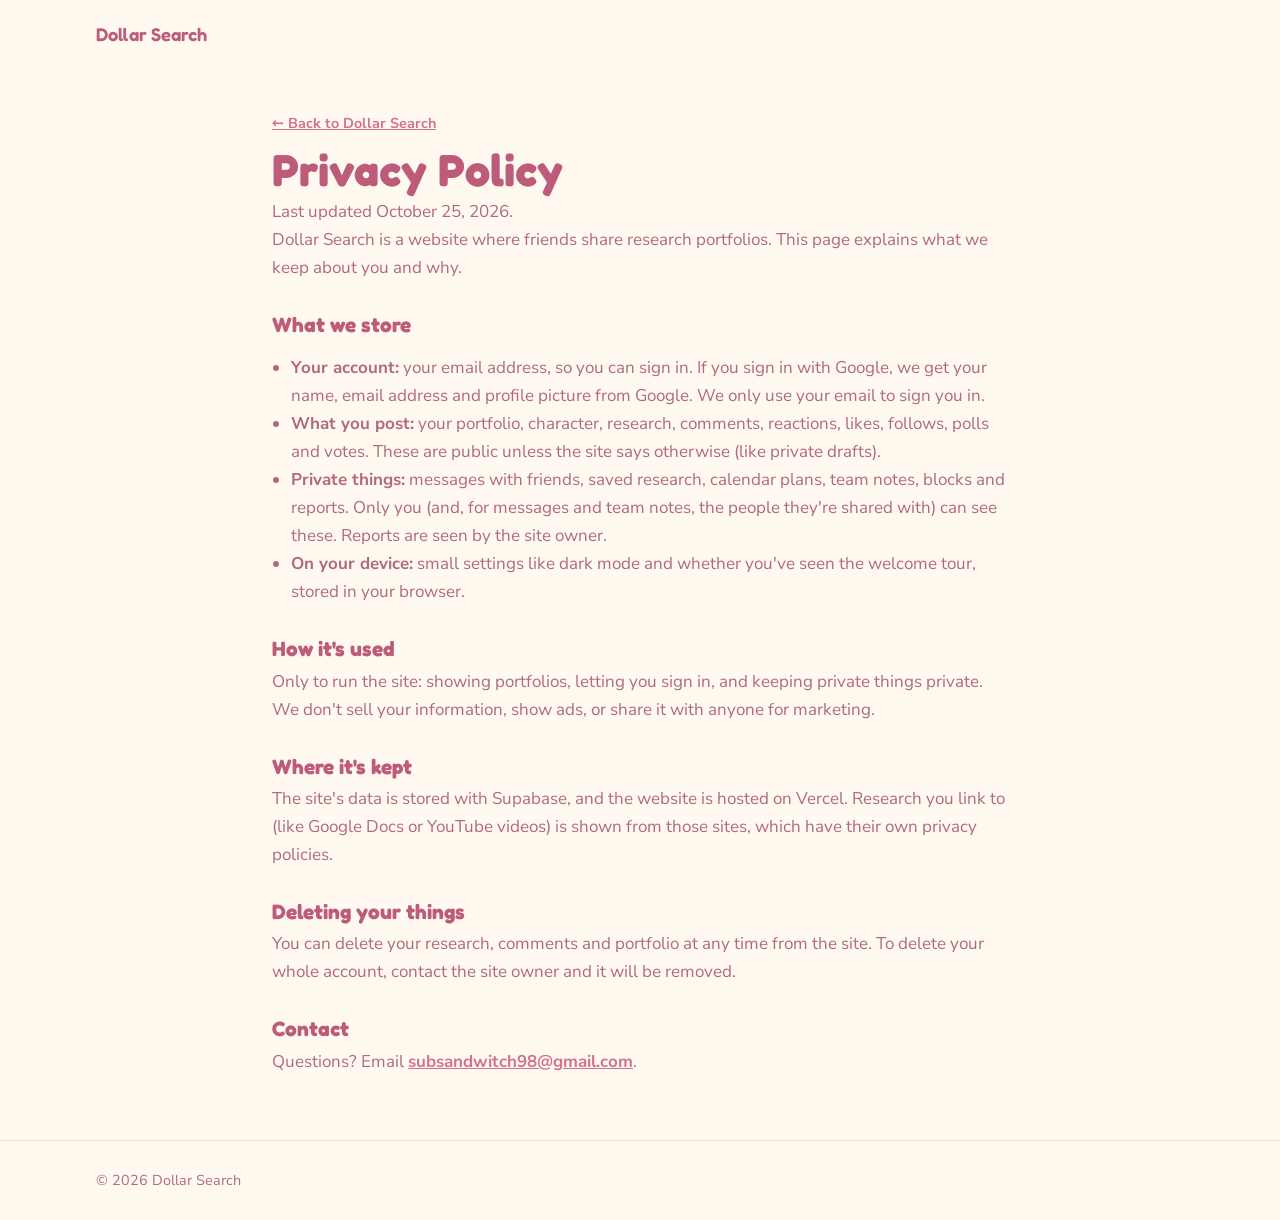
==== privacy.html @ bff9e5b5 "Add a privacy policy page (needed for Google sign-in) Co-Authored-By: Claude Opus 5.5 <noreply@anthr" ====
<!doctype html>
<html lang="en">
<head>
<meta charset="utf-8">
<meta name="viewport" content="width=device-width, initial-scale=1, viewport-fit=cover">
<title>Privacy Policy · Dollar Search</title>
<meta name="description" content="What Dollar Search stores about you, and how it's used.">
<link rel="icon" href="favicon.svg" type="image/svg+xml">
<link rel="preconnect" href="https://fonts.googleapis.com">
<link rel="preconnect" href="https://fonts.gstatic.com" crossorigin>
<link rel="stylesheet" href="https://fonts.googleapis.com/css2?family=Fredoka:wght@500;600;700&family=Nunito+Sans:opsz,wght@6..12,400;6..12,600;6..12,700&display=swap">
<link rel="stylesheet" href="styles.css">
<script>try { if (localStorage.getItem('ds-theme') === 'dark') document.documentElement.setAttribute('data-theme', 'dark'); } catch (e) {}</script>
<style>
  .policy { max-width: 46rem; padding-block: 2.5rem 4rem; }
  .policy h1 { font-family: var(--display); font-size: clamp(2rem, 6vw, 2.8rem); margin: 0.5rem 0 0.25rem; }
  .policy h2 { font-family: var(--display); font-size: 1.3rem; margin: 2rem 0 0.4rem; }
  .policy p, .policy li { color: var(--muted); line-height: 1.65; }
  .policy ul { padding-left: 1.2rem; }
  .policy a { color: var(--accent); font-weight: 700; }
</style>
</head>
<body>
<header class="top">
  <div class="wrap"><a class="brand" href="./">Dollar Search</a></div>
</header>
<main class="wrap policy">
  <a class="back-btn" href="./">← Back to Dollar Search</a>
  <h1>Privacy Policy</h1>
  <p>Last updated October 25, 2026.</p>
  <p>Dollar Search is a website where friends share research portfolios. This page explains what we keep about you and why.</p>

  <h2>What we store</h2>
  <ul>
    <li><strong>Your account:</strong> your email address, so you can sign in. If you sign in with Google, we get your name, email address and profile picture from Google. We only use your email to sign you in.</li>
    <li><strong>What you post:</strong> your portfolio, character, research, comments, reactions, likes, follows, polls and votes. These are public unless the site says otherwise (like private drafts).</li>
    <li><strong>Private things:</strong> messages with friends, saved research, calendar plans, team notes, blocks and reports. Only you (and, for messages and team notes, the people they're shared with) can see these. Reports are seen by the site owner.</li>
    <li><strong>On your device:</strong> small settings like dark mode and whether you've seen the welcome tour, stored in your browser.</li>
  </ul>

  <h2>How it's used</h2>
  <p>Only to run the site: showing portfolios, letting you sign in, and keeping private things private. We don't sell your information, show ads, or share it with anyone for marketing.</p>

  <h2>Where it's kept</h2>
  <p>The site's data is stored with Supabase, and the website is hosted on Vercel. Research you link to (like Google Docs or YouTube videos) is shown from those sites, which have their own privacy policies.</p>

  <h2>Deleting your things</h2>
  <p>You can delete your research, comments and portfolio at any time from the site. To delete your whole account, contact the site owner and it will be removed.</p>

  <h2>Contact</h2>
  <p>Questions? Email <a href="mailto:subsandwitch98@gmail.com">subsandwitch98@gmail.com</a>.</p>
</main>
<footer>
  <div class="wrap">© 2026 Dollar Search</div>
</footer>
</body>
</html>
---- styles.css ----
/* Base reset (the Claude version got these from Claude's page wrapper) */
:root { color-scheme: light; padding-top: env(safe-area-inset-top, 0px); padding-bottom: env(safe-area-inset-bottom, 0px); }
html { scroll-padding-top: env(safe-area-inset-top, 0px); }
body { margin: 0; padding: 0; }
img { max-width: 100%; }
[hidden] { display: none !important; }

  /* Layout: a homepage (hero + profile cards) and one profile view at a time (hero, research cards, contact). */
  :root {
    --bg: #FFF9F0;
    --surface: #FFFCF7;
    --blush: #FBE3E6;
    --pink: #F6CDD8;
    --button: #F7C8D4;
    --button-fg: #8E3553;
    --accent: #D2728F;
    --fg: #BC5C7A;
    --muted: #B06A80;
    --line: #EFDAD0;
    --display: "Fredoka", "Nunito", ui-rounded, system-ui, sans-serif;
    --body: "Nunito Sans", "Segoe UI", system-ui, sans-serif;
  }

  body {
    background: var(--bg);
    color: var(--fg);
    font-family: var(--body);
    font-size: 1.0625rem;
    line-height: 1.6;
  }
  .wrap {
    max-width: 68rem;
    margin: 0 auto;
    padding-left: max(16px, env(safe-area-inset-left, 0px));
    padding-right: max(16px, env(safe-area-inset-right, 0px));
  }
  h1, h2, h3 { font-family: var(--display); line-height: 1.1; text-wrap: balance; margin: 0; }
  p { margin: 0; }
  a { color: var(--accent); }
  :focus-visible { outline: 3px solid var(--accent); outline-offset: 3px; border-radius: 8px; }

  /* Top bar */
  .top { padding-block: 1.25rem; }
  .top .wrap { display: flex; justify-content: space-between; align-items: center; gap: 1rem; flex-wrap: wrap; }
  .brand { font-family: var(--display); font-weight: 600; font-size: 1.15rem; text-decoration: none; color: var(--fg); }
  .brand span { color: var(--accent); }
  .nav { display: flex; gap: 1.25rem; }
  .nav a { color: var(--muted); text-decoration: none; font-weight: 600; font-size: 0.95rem; }
  .nav a:hover { color: var(--accent); }

  /* Notification bell: new research from followed profiles */
  .top-actions { position: relative; display: flex; align-items: center; gap: 1rem; margin-left: auto; }
  .bell-btn {
    position: relative; display: grid; place-items: center; flex: none;
    width: 2.5rem; height: 2.5rem; border-radius: 50%; border: 0; cursor: pointer;
    background: var(--blush); color: var(--button-fg);
  }
  .bell-btn:hover, .bell-btn[aria-expanded="true"] { background: var(--pink); }
  .bell-btn svg { width: 1.3rem; height: 1.3rem; }
  .bell-badge {
    position: absolute; top: -0.2rem; right: -0.25rem; box-sizing: border-box;
    min-width: 1.25rem; height: 1.25rem; padding: 0 0.3rem; border-radius: 999px;
    background: var(--button-fg); color: var(--surface);
    font-family: var(--body); font-weight: 700; font-size: 0.7rem; line-height: 1.25rem; text-align: center;
    font-variant-numeric: tabular-nums;
  }
  .notif-panel {
    position: absolute; top: calc(100% + 0.5rem); right: 0; z-index: 20;
    width: min(22rem, calc(100vw - 32px)); max-height: 70vh; overflow-y: auto;
    display: grid; gap: 0.2rem; padding: 0.6rem;
    background: var(--surface); border: 1px solid var(--line); border-radius: 1.25rem;
    box-shadow: 0 16px 40px rgba(142, 53, 83, 0.18);
  }
  .notif-head { padding: 0.35rem 0.6rem 0.5rem; font-family: var(--display); font-weight: 600; font-size: 1.05rem; color: var(--fg); }
  .notif-item {
    display: grid; gap: 0.1rem; width: 100%; text-align: left; cursor: pointer;
    background: transparent; border: 0; border-radius: 0.9rem; padding: 0.6rem 0.75rem;
    font-family: var(--body); color: var(--fg);
  }
  .notif-item:hover { background: var(--blush); }
  .notif-item.unread { background: var(--bg); }
  .notif-item.unread:hover { background: var(--blush); }
  .notif-who { font-weight: 700; font-size: 0.9rem; overflow-wrap: anywhere; }
  .notif-item.unread .notif-who::before {
    content: ""; display: inline-block; width: 0.5rem; height: 0.5rem; margin-right: 0.4rem;
    border-radius: 50%; background: var(--accent); vertical-align: middle;
  }
  .notif-what { font-size: 0.9rem; color: var(--muted); overflow-wrap: anywhere; }
  .notif-when { font-size: 0.75rem; color: var(--muted); }
  .notif-empty { padding: 0.25rem 0.6rem 0.6rem; font-size: 0.9rem; color: var(--muted); }

  /* Hero */
  .hero { padding-block: 3.5rem 4rem; }
  .hero .wrap { display: grid; grid-template-columns: 1.3fr 1fr; gap: 3rem; align-items: center; }
  .hero-text { display: grid; gap: 1.25rem; min-width: 0; }
  .eyebrow {
    display: inline-flex; align-items: center; gap: 0.5rem; justify-self: start;
    background: var(--blush); color: var(--accent);
    font-weight: 700; font-size: 0.8rem; letter-spacing: 0.12em; text-transform: uppercase;
    padding: 0.4rem 0.9rem; border-radius: 999px;
  }
  .eyebrow::before { content: ""; width: 0.5rem; height: 0.5rem; border-radius: 50%; background: var(--accent); }
  .hero h1 { font-size: clamp(2.6rem, 6.5vw, 4.5rem); font-weight: 700; overflow-wrap: anywhere; }
  .hero h1 .dollar { color: var(--accent); }
  .lede { font-size: 1.2rem; color: var(--muted); max-width: 34rem; white-space: pre-line; overflow-wrap: anywhere; }
  .cta-row { display: flex; gap: 0.75rem; flex-wrap: wrap; margin-top: 0.5rem; }
  .btn {
    display: inline-flex; align-items: center; justify-content: center;
    font-family: var(--display); font-weight: 600; font-size: 1rem;
    padding: 0.8rem 1.4rem; border-radius: 999px; text-decoration: none;
    border: 2px solid var(--accent); cursor: pointer; transition: transform 0.15s ease;
  }
  .btn-solid { background: var(--button); border-color: var(--button); color: var(--button-fg); }
  .btn-ghost { background: transparent; color: var(--accent); }
  .btn:hover { transform: translateY(-2px); }
  .btn:disabled { opacity: 0.6; cursor: wait; transform: none; }
  .back-btn {
    justify-self: start; font-family: var(--body); font-weight: 700; font-size: 0.9rem;
    color: var(--accent); background: none; border: 0; padding: 0; cursor: pointer;
  }
  .back-btn:hover { text-decoration: underline; text-underline-offset: 3px; }

  /* Editors: the owner edits the homepage and their profiles; invited people edit their own profile */
  .edit-btn {
    justify-self: start;
    font-family: var(--body); font-weight: 700; font-size: 0.85rem;
    color: var(--button-fg); background: var(--blush);
    border: 1px dashed var(--accent); border-radius: 999px;
    padding: 0.35rem 0.9rem; cursor: pointer;
  }
  .edit-btn:hover { background: var(--pink); }
  .edit-btn.armed { background: var(--button-fg); border-color: var(--button-fg); color: var(--surface); }
  .edit-form {
    display: grid; gap: 0.6rem; max-width: 34rem;
    background: var(--surface); border: 1px solid var(--line); border-radius: 1.25rem; padding: 1rem;
  }
  .edit-label { font-weight: 700; font-size: 0.8rem; letter-spacing: 0.08em; text-transform: uppercase; color: var(--accent); }
  .edit-form input, .edit-form textarea, .project-form input, .project-form textarea {
    font-family: var(--body); font-size: 1.05rem; line-height: 1.5; color: var(--fg);
    background: var(--bg); border: 1px solid var(--pink); border-radius: 0.9rem;
    padding: 0.7rem 0.9rem; width: 100%; box-sizing: border-box;
  }
  .edit-form textarea, .project-form textarea { resize: vertical; min-height: 5.5rem; }
  .edit-form .edit-label + *, .project-form .edit-label + * { margin-bottom: 0.4rem; }
  .edit-actions { display: flex; gap: 0.5rem; flex-wrap: wrap; align-items: center; }
  .edit-actions .btn { padding: 0.55rem 1.1rem; font-size: 0.95rem; }
  .edit-status { font-size: 0.85rem; color: var(--muted); min-height: 1.3em; }
  .btn.armed { background: var(--button-fg); border-color: var(--button-fg); color: var(--surface); }

  /* Profile art: the character sits on a stack of research books on clouds, under floating stars */
  .art {
    position: relative; aspect-ratio: 1; max-width: 100%;
    background: var(--blush); border-radius: 2.5rem; overflow: hidden;
  }
  .art .book-scene { position: absolute; left: 0; bottom: 0; width: 100%; height: 35%; }
  .art .clouds { fill: #FFF6F2; }
  /* The character's pet, sitting on the clouds to the right of the books */
  .art .portfolio-pet {
    position: absolute; right: 3%; bottom: 7%; width: 17%; height: auto; aspect-ratio: 36 / 43;
    overflow: visible; transform-origin: 50% 100%;
  }
  @media (prefers-reduced-motion: no-preference) {
    .art .portfolio-pet { animation: pet-bob 2.6s ease-in-out infinite; }
  }
  /* While the Pets tab is open: only the pet, bigger, in a pet bed instead of on the books */
  .art .pet-bed { display: none; position: absolute; left: 15%; bottom: 4%; width: 70%; height: auto; aspect-ratio: 200 / 80; }
  .art.pet-mode .pet-bed { display: block; }
  .art.pet-mode .pet-bed-back { z-index: 1; }
  .art.pet-mode .pet-bed-front { z-index: 3; }
  .art.pet-mode .portrait,
  .art.pet-mode .book-scene .books { display: none; }
  .art.pet-mode .portfolio-pet { z-index: 2; left: 30%; right: auto; bottom: 11%; width: 40%; }
  @keyframes pet-bob {
    0%, 100% { transform: translateY(0) scale(1, 1); }
    50% { transform: translateY(-4%) scale(1.02, 0.98); }
  }
  .art .scene-spark { fill: var(--accent); opacity: 0.7; transform-box: fill-box; transform-origin: center; }
  @media (prefers-reduced-motion: no-preference) {
    .art .scene-spark { animation: twinkle 2.6s ease-in-out infinite; }
    .art .s2 { animation-delay: -0.7s; }
    .art .s3 { animation-delay: -1.4s; }
    .art .s4 { animation-delay: -2s; }
  }
  /* Floating gold stars: each bobs and rocks, and pops with a glow in turn. */
  .art .float-star { position: absolute; width: 16%; aspect-ratio: 1; overflow: visible; }
  .art .float-star-body { transform-box: fill-box; transform-origin: center; }
  .art .float-star-shape { fill: #F6C945; stroke: #E0A82E; stroke-width: 6; stroke-linejoin: round; }
  .art .float-star-shine { fill: none; stroke: #FFF6D6; stroke-width: 6; stroke-linecap: round; }
  .art .c1 { top: 14%; left: 20%; }
  .art .c2 { top: 30%; left: 56%; width: 12%; }
  .art .c3 { top: 7%; left: 67%; width: 10%; }
  @media (prefers-reduced-motion: no-preference) {
    .art .float-star { animation: star-bob 4s ease-in-out infinite; }
    .art .float-star-body { animation: star-flash 3s ease-in-out infinite; }
    .art .c2, .art .c2 .float-star-body { animation-delay: -1.3s; }
    .art .c3, .art .c3 .float-star-body { animation-delay: -2.6s; }
  }
  @keyframes star-bob {
    0%, 100% { transform: translateY(0) rotate(-8deg); }
    50% { transform: translateY(-8px) rotate(8deg); }
  }

  /* Bands (Profiles on the homepage, Research on a profile) */
  .band { padding-block: 4rem; background: var(--surface); border-block: 1px solid var(--line); }
  .section-head { display: grid; gap: 0.6rem; max-width: 40rem; }
  .section-head h2 { font-size: clamp(1.9rem, 4vw, 2.6rem); font-weight: 600; }
  .card-grid { display: grid; grid-template-columns: repeat(auto-fill, minmax(min(100%, 17rem), 1fr)); gap: 1.25rem; margin-top: 2rem; }
  .empty-note { color: var(--muted); margin-top: 1rem; }

  /* Home: Recent research, a strip that scrolls sideways */
  .recent-band { padding-block: 4rem 1rem; }
  .recent-head { display: flex; flex-wrap: wrap; align-items: flex-end; justify-content: space-between; gap: 1rem; }
  .recent-arrows { display: flex; gap: 0.5rem; }
  .recent-arrow {
    width: 2.75rem; height: 2.75rem; border-radius: 50%; cursor: pointer;
    font-size: 1.15rem; font-weight: 700; color: var(--button-fg);
    background: var(--surface); border: 1.5px solid var(--pink);
  }
  .recent-arrow:hover:not(:disabled) { background: var(--blush); }
  .recent-arrow:disabled { opacity: 0.4; cursor: default; }
  .recent-strip {
    list-style: none; margin: 1.5rem 0 0; padding: 0.75rem 0.25rem 1.25rem;
    display: flex; gap: 1rem; overflow-x: auto; overscroll-behavior-x: contain;
    scroll-snap-type: x proximity; scroll-padding-inline: 0.25rem;
    scrollbar-color: var(--pink) transparent;
  }
  .recent-strip { align-items: flex-start; }
  .recent-item { flex: 0 0 min(17rem, 80vw); scroll-snap-align: start; display: flex; }
  .recent-card {
    display: flex; flex-direction: column; gap: 0.75rem; width: 100%; min-height: 15rem;
    background: var(--surface); border: 1px solid var(--line); border-radius: 1.5rem; padding: 1.25rem;
    transition: box-shadow 0.15s;
  }
  .recent-card:hover { box-shadow: 0 10px 22px rgba(142, 53, 83, 0.12); }
  /* The top of the card: opens the portfolio */
  .recent-open {
    display: flex; flex-direction: column; gap: 0.45rem; flex: 1; width: 100%; text-align: left; cursor: pointer;
    font: inherit; color: var(--fg); background: none; border: 0; padding: 0; border-radius: 0.9rem;
  }
  .recent-open:hover .recent-title { color: var(--accent); text-decoration: underline; text-underline-offset: 3px; }
  .recent-tools { margin-top: 0; }
  .recent-card .comments { margin-top: 0; }
  .recent-when { align-self: flex-start; font-size: 0.75rem; font-weight: 700; color: var(--muted); }
  .recent-when.fresh { background: #F6C945; color: #6B4508; border-radius: 999px; padding: 0.1rem 0.55rem; }
  .recent-title {
    font-family: var(--display); font-weight: 600; font-size: 1.15rem; line-height: 1.2; overflow-wrap: anywhere;
    display: -webkit-box; -webkit-line-clamp: 2; -webkit-box-orient: vertical; overflow: hidden;
  }
  .recent-desc {
    font-size: 0.9rem; color: var(--muted); line-height: 1.45; overflow-wrap: anywhere;
    display: -webkit-box; -webkit-line-clamp: 3; -webkit-box-orient: vertical; overflow: hidden;
  }
  .recent-by { display: flex; align-items: center; gap: 0.55rem; margin-top: auto; padding-top: 0.5rem; font-size: 0.85rem; font-weight: 700; min-width: 0; }
  .avatar.recent-avatar { width: 1.9rem; font-size: 0.85rem; border-width: 2px; --ring: 2px; }
  .recent-name { flex: 1; min-width: 0; overflow: hidden; text-overflow: ellipsis; white-space: nowrap; color: var(--button-fg); }
  .recent-name .dollar { color: var(--accent); }
  /* A research card briefly glows when you arrive from Recent research */
  .project.flash { box-shadow: 0 0 0 3px #F6C945, 0 10px 24px rgba(224, 168, 46, 0.25); transition: box-shadow 0.3s; }

  /* Home: Research idea generator, a slot machine with a lever */
  .idea-band { padding-block: 3rem 1rem; }
  .idea-machine { display: flex; align-items: center; gap: 0; margin-top: 2rem; max-width: 46rem; }
  .idea-box {
    flex: 1; min-width: 0; display: grid; gap: 1rem; padding: 1.25rem 1.25rem 1.4rem;
    background: var(--accent); border-radius: 2rem; box-shadow: inset 0 -6px 0 rgba(0, 0, 0, 0.12), 0 12px 26px rgba(142, 53, 83, 0.18);
  }
  .idea-lights { display: flex; justify-content: space-around; padding-inline: 1rem; }
  .idea-lights span { width: 0.7rem; aspect-ratio: 1; border-radius: 50%; background: #F6C945; opacity: 0.55; }
  .idea-window {
    display: grid; gap: 0.5rem; align-content: center; min-height: 8.5rem; padding: 1.1rem 1.25rem;
    background: var(--surface); border-radius: 1.25rem; box-shadow: inset 0 3px 8px rgba(142, 53, 83, 0.18);
    overflow: hidden;
  }
  .idea-category {
    justify-self: start; font-size: 0.75rem; font-weight: 700; letter-spacing: 0.06em; text-transform: uppercase;
    background: #ECE6FA; color: #6E58B0; border-radius: 999px; padding: 0.15rem 0.65rem;
  }
  .idea-text { font-family: var(--display); font-weight: 600; font-size: clamp(1.1rem, 2.6vw, 1.45rem); line-height: 1.3; color: var(--fg); }
  .idea-text.spin { filter: blur(1.5px); opacity: 0.7; transform: translateY(2px); }
  .idea-actions { display: flex; justify-content: center; min-height: 0; }
  .idea-actions:not(:has(> :not([hidden]))) { display: none; }
  .idea-actions .btn { background: var(--surface); color: var(--button-fg); }

  /* The lever: a rod with a gold knob that swings down and springs back up when pulled */
  .idea-lever {
    position: relative; flex: none; width: 5.25rem; height: 15rem; margin-left: -0.35rem;
    background: none; border: 0; padding: 0; cursor: pointer; border-radius: 1rem;
  }
  .lever-base {
    position: absolute; left: 0; top: 50%; width: 3rem; height: 2.9rem; transform: translateY(-50%);
    background: var(--button-fg); border-radius: 0 0.9rem 0.9rem 0;
  }
  .lever-arm {
    position: absolute; left: 2.2rem; bottom: 50%; width: 0.75rem; height: 44%;
    background: linear-gradient(90deg, #C9CBD3, #F4F5F8 45%, #A9ACB6); border-radius: 0.3rem;
    transform-origin: 50% 100%;
  }
  .lever-knob {
    position: absolute; left: 50%; top: 0; width: 3rem; aspect-ratio: 1; transform: translate(-50%, -55%);
    border-radius: 50%; background: radial-gradient(circle at 35% 32%, #FFF3C4 0 18%, #F6C945 45%, #E0A82E 100%);
    box-shadow: 0 4px 10px rgba(224, 168, 46, 0.35);
  }
  .lever-label {
    position: absolute; left: 1.5rem; bottom: 0.2rem; font-size: 0.75rem; font-weight: 700;
    letter-spacing: 0.08em; text-transform: uppercase; color: var(--muted);
  }
  .idea-lever:hover .lever-knob { filter: brightness(1.06); }
  .idea-lever:focus-visible { outline: 3px solid var(--accent); outline-offset: 2px; }
  .idea-lever.pulled .lever-arm { animation: lever-pull 0.9s cubic-bezier(0.3, 0.7, 0.4, 1); }
  @keyframes lever-pull {
    0% { transform: scaleY(1); }
    30% { transform: scaleY(-1); }
    55% { transform: scaleY(-1); }
    85% { transform: scaleY(1.06); }
    100% { transform: scaleY(1); }
  }
  @media (prefers-reduced-motion: no-preference) {
    .idea-machine.spinning .idea-lights span { animation: idea-blink 0.36s steps(2) infinite; }
    .idea-machine.spinning .idea-lights span:nth-child(even) { animation-delay: -0.18s; }
    .idea-machine.landed .idea-window { animation: idea-land 0.45s ease-out; }
  }
  @keyframes idea-blink { 0% { opacity: 1; } 100% { opacity: 0.3; } }
  @keyframes idea-land { 0% { transform: scale(0.97); } 60% { transform: scale(1.02); } 100% { transform: scale(1); } }

  /* Home: Get started tips, under the profiles */
  .tips-band { padding-block: 4rem; }
  .section-sub { color: var(--muted); }
  .tip-grid {
    list-style: none; margin: 2rem 0 0; padding: 0;
    display: grid; grid-template-columns: repeat(auto-fill, minmax(min(100%, 17rem), 1fr)); gap: 1.25rem;
  }
  .tip-card {
    position: relative; display: grid; gap: 0.5rem; align-content: start;
    background: var(--surface); border: 1px solid var(--line); border-radius: 1.5rem; padding: 1.5rem;
  }
  .tip-card h3 { font-size: 1.2rem; font-weight: 600; color: var(--fg); }
  .tip-card p { color: var(--muted); line-height: 1.55; }
  .tip-card strong { color: var(--button-fg); }
  .tip-num {
    display: grid; place-items: center; width: 2.4rem; aspect-ratio: 1;
    font-family: var(--display); font-weight: 700; font-size: 1rem; color: #8A5A10;
    background: #F6C945;
    clip-path: polygon(50% 0, 61.8% 32%, 97% 34.5%, 69% 56%, 79% 91%, 50% 70.5%, 21% 91%, 31% 56%, 3% 34.5%, 38.2% 32%);
  }
  .tip-code { font-family: ui-monospace, Consolas, monospace; font-size: 0.9em; background: var(--blush); border-radius: 0.4rem; padding: 0 0.3rem; }

  /* Profile cards on the homepage */
  .profile-card {
    display: flex; flex-direction: column; gap: 0.9rem;
    background: var(--bg); border: 1px solid var(--line); border-radius: 1.5rem;
    padding: 1.5rem; min-width: 0;
  }
  .profile-top { display: flex; align-items: center; gap: 0.9rem; min-width: 0; }
  .avatar {
    flex: none; width: 3.25rem; aspect-ratio: 1; border-radius: 50%;
    background: var(--surface); border: 3px solid var(--accent);
    display: grid; place-items: center;
    font-family: var(--display); font-weight: 700; font-size: 1.4rem; color: var(--accent);
  }
  .avatar { overflow: hidden; }
  .profile-name { font-size: 1.35rem; font-weight: 600; overflow-wrap: anywhere; }
  .profile-name .dollar { color: var(--accent); }
  /* Gold star after the site owner's name */
  .owner-star {
    display: inline-block; width: 0.8em; height: 0.8em; vertical-align: 0.02em;
    fill: #F6C945; stroke: #E0A82E; stroke-width: 7; stroke-linejoin: round; overflow: visible;
  }
  /* "Emojis can't be used" note, shown briefly at the bottom of the screen */
  .emoji-note {
    position: fixed; left: 50%; bottom: 1.5rem; z-index: 60; transform: translate(-50%, 1rem);
    background: var(--button-fg); color: var(--surface); font-weight: 700; font-size: 0.9rem;
    border-radius: 999px; padding: 0.6rem 1.1rem; box-shadow: 0 8px 20px rgba(142, 53, 83, 0.25);
    opacity: 0; pointer-events: none; transition: opacity 0.2s, transform 0.2s; max-width: calc(100% - 2rem); text-align: center;
  }
  .emoji-note.show { opacity: 1; transform: translate(-50%, 0); }
  /* Small magic wand after early testers' names */
  .tester-wand { display: inline-block; width: 0.75em; height: 0.75em; vertical-align: 0; overflow: visible; }
  .profile-meta { display: flex; flex-wrap: wrap; align-items: center; gap: 0.4rem 0.75rem; font-size: 0.85rem; font-weight: 700; color: var(--muted); }
  .friends-tab { background: #ECE6FA; color: #6E58B0; border-radius: 999px; padding: 0.05rem 0.55rem; }
  /* Your own friends count, next to Followers on your profile (only you see it) */
  .friends-tab.own-friends {
    display: inline-flex; align-items: center; font-weight: 700; font-size: 0.9rem;
    padding: 0.4rem 1rem; border: 1.5px solid #D9CCF5;
  }
  #profile-filter { justify-self: start; }
  /* Star Shop: the cart by the bell, the shop pop-up, and locked items in Edit character */
  /* Round icon button, like the bell, with your stars in a gold badge */
  .cart-btn {
    position: relative; display: grid; place-items: center; flex: none;
    width: 2.5rem; height: 2.5rem; border-radius: 50%; border: 0; cursor: pointer;
    background: var(--blush); color: var(--button-fg);
  }
  .cart-btn:hover { background: var(--pink); }
  .cart-btn svg { width: 1.3rem; height: 1.3rem; }
  .cart-badge {
    position: absolute; top: -0.25rem; right: -0.45rem; box-sizing: border-box;
    min-width: 1.25rem; height: 1.25rem; padding: 0 0.3rem; border-radius: 999px;
    background: #F6C945; color: #6B4508; box-shadow: 0 0 0 2px var(--bg);
    font-family: var(--body); font-weight: 700; font-size: 0.68rem; line-height: 1.25rem; text-align: center;
    font-variant-numeric: tabular-nums; white-space: nowrap;
  }
  .dialog.shop-dialog { width: min(46rem, 100%); padding: 1.5rem 1.5rem 1.75rem; gap: 0.45rem; }
  .dialog .shop-limited {
    display: flex; flex-wrap: wrap; align-items: center; gap: 0.35rem 0.6rem; margin: 0.15rem 0 0.25rem;
    padding: 0.6rem 0.85rem; border-radius: 1rem; background: #FFF1E2; border: 1.5px dashed #F28C28;
    color: #8A4A12; font-size: 0.9rem; font-weight: 600;
  }
  .shop-limited-tag {
    font-size: 0.72rem; font-weight: 700; letter-spacing: 0.08em; text-transform: uppercase;
    background: #F28C28; color: #FFF8EE; border-radius: 999px; padding: 0.15rem 0.6rem;
  }
  .dialog .shop-limited.ended { background: var(--blush); border-color: var(--pink); color: var(--button-fg); }
  .shop-limited.ended .shop-limited-tag { background: var(--button-fg); }
  .dialog .shop-balance { display: flex; align-items: baseline; gap: 0.4rem; color: var(--fg); font-weight: 700; }
  .dialog .shop-gift { color: #8A5A10; font-weight: 700; font-size: 0.88rem; margin-top: -0.2rem; }
  .shop-balance-stars { font-family: var(--display); font-size: 1.7rem; color: #C8901A; }
  .shop-grid {
    list-style: none; margin: 0.75rem 0 0; padding: 0;
    display: grid; grid-template-columns: repeat(auto-fill, minmax(min(100%, 10.5rem), 1fr)); gap: 0.9rem;
  }
  .shop-item {
    display: grid; justify-items: center; gap: 0.35rem; text-align: center;
    background: var(--bg); border: 1px solid var(--line); border-radius: 1.25rem; padding: 1.1rem 0.9rem 1rem;
  }
  .shop-item.owned { border-color: #F6C945; background: #FFF8E1; }
  .avatar.shop-avatar { width: 5.5rem; font-size: 1.6rem; --ring: 3px; margin: 0.6rem 0 0.35rem; }
  .shop-kind { font-size: 0.7rem; font-weight: 700; letter-spacing: 0.06em; text-transform: uppercase; color: var(--muted); }
  .shop-name { font-size: 1.05rem; font-weight: 600; color: var(--fg); }
  .shop-buy { padding: 0.45rem 1rem; font-size: 0.9rem; margin-top: 0.2rem; }
  .shop-buy:disabled { opacity: 0.55; cursor: default; }
  .shop-status { margin-top: 0.4rem; }
  .chip-price { margin-left: 0.25rem; color: #A9760F; font-size: 0.8em; }
  /* Your inventory in the shop, and bought items in Edit character */
  .shop-inventory { display: grid; gap: 0.4rem; margin: 0.35rem 0 0.2rem; padding: 0.75rem 0.85rem; background: #FFF8E1; border: 1.5px solid #F6C945; border-radius: 1rem; }
  .inventory-list { list-style: none; margin: 0; padding: 0; display: flex; flex-wrap: wrap; gap: 0.5rem; }
  .inventory-item {
    display: inline-flex; align-items: center; gap: 0.45rem; padding: 0.3rem 0.35rem 0.3rem 0.75rem;
    background: var(--surface); border: 1px solid #F1D98A; border-radius: 999px; font-weight: 700; font-size: 0.88rem; color: var(--fg);
  }
  .inventory-dot { width: 1rem; height: 1rem; border-radius: 50%; box-shadow: 0 0 0 1px rgba(0, 0, 0, 0.15); }
  .chip.shop-owned { display: inline-flex; align-items: center; gap: 0.3rem; border-color: #E0A82E; }
  .owned-mark { color: #E0A82E; font-size: 0.85em; line-height: 1; }
  .swatch.shop-owned { position: relative; box-shadow: 0 0 0 2px #F6C945; }
  .swatch.shop-owned[aria-pressed="true"] { box-shadow: 0 0 0 3px var(--accent); }
  .swatch.shop-owned .owned-mark {
    position: absolute; right: -0.35rem; top: -0.4rem; font-size: 0.8rem; text-shadow: 0 0 2px #fff, 0 0 2px #fff;
  }
  .swatch.shop-locked { position: relative; opacity: 0.55; cursor: not-allowed; }
  .swatch.shop-locked .lock-icon {
    position: absolute; right: -0.3rem; bottom: -0.3rem; width: 0.95rem; height: 0.95rem; padding: 0.1rem;
    color: var(--button-fg); background: var(--surface); border-radius: 50%;
  }

  /* Shooting star that carries you to your portfolio from "My portfolio" */
  .shoot-layer { position: fixed; inset: 0; z-index: 80; pointer-events: none; overflow: hidden; }
  .shoot-star { position: absolute; left: 0; top: 0; width: 38px; height: 38px; margin: -19px 0 0 -19px; }
  .shoot-star svg { position: relative; width: 100%; height: 100%; filter: drop-shadow(0 0 6px #FFE58A) drop-shadow(0 0 2px #F6C945); }
  .shoot-star polygon { fill: #F6C945; stroke: #E0A82E; stroke-width: 5; stroke-linejoin: round; }
  .shoot-trail {
    position: absolute; right: 50%; top: 50%; width: 180px; height: 8px; margin-top: -4px; border-radius: 999px;
    background: linear-gradient(90deg, rgba(246, 201, 69, 0), rgba(246, 201, 69, 0.55) 55%, rgba(255, 243, 196, 0.95));
  }
  .shoot-spark {
    position: absolute; left: 0; top: 0; width: 12px; height: 12px; margin: -6px 0 0 -6px; background: #F6C945;
    clip-path: polygon(50% 0, 62% 38%, 100% 50%, 62% 62%, 50% 100%, 38% 62%, 0 50%, 38% 38%);
  }
  .shoot-spark.pink { background: #F29BB2; }

  /* Home: search profiles by name or description */
  .profile-search { position: relative; width: min(26rem, 100%); }
  .profile-search-icon {
    position: absolute; left: 0.95rem; top: 50%; width: 1.15rem; height: 1.15rem; transform: translateY(-50%);
    color: var(--accent); pointer-events: none;
  }
  .profile-search input {
    width: 100%; box-sizing: border-box; font-family: var(--body); font-size: 1rem; color: var(--fg);
    background: var(--bg); border: 1.5px solid var(--pink); border-radius: 999px; padding: 0.65rem 1rem 0.65rem 2.6rem;
  }
  .profile-search input::placeholder { color: var(--muted); opacity: 0.8; }
  .profile-search input:focus { outline: none; border-color: var(--accent); box-shadow: 0 0 0 3px var(--blush); }

  /* Likes and followers */
  .react-row { display: flex; flex-wrap: wrap; align-items: center; gap: 0.5rem; }
  .react-btn {
    display: inline-flex; align-items: center; gap: 0.45rem;
    font-family: var(--body); font-weight: 700; font-size: 0.9rem; color: var(--button-fg);
    background: var(--surface); border: 1.5px solid var(--pink); border-radius: 999px;
    padding: 0.4rem 1rem; cursor: pointer;
  }
  .react-btn:hover:not(:disabled) { background: var(--blush); }
  .react-btn[aria-pressed="true"] { background: var(--button); border-color: var(--button); }
  .react-btn:disabled { cursor: default; }
  .react-icon { color: var(--accent); }
  .react-btn[aria-pressed="true"] .react-icon { color: var(--button-fg); }
  .react-count { color: var(--muted); font-variant-numeric: tabular-nums; }
  .react-btn[aria-pressed="true"] .react-count { color: var(--button-fg); }
  .react-note { flex-basis: 100%; font-size: 0.85rem; color: var(--muted); }
  /* Who follows you: opens under the buttons on your own portfolio */
  .followers-panel {
    flex-basis: 100%; background: var(--surface); border: 1px solid var(--line); border-radius: 1.25rem;
    padding: 0.75rem 0.5rem 0.5rem; max-width: 26rem;
  }
  .followers-head { margin: 0 0 0.35rem 0.65rem; font-family: var(--display); font-weight: 600; color: var(--fg); }
  .followers-list + .followers-head { margin-top: 0.6rem; }
  .followers-sub { margin: -0.3rem 0 0.25rem 0.65rem; font-size: 0.85rem; color: var(--muted); }
  .followers-list { list-style: none; margin: 0; padding: 0; display: grid; gap: 0.15rem; max-height: 19rem; overflow-y: auto; }
  .follower {
    display: flex; align-items: center; gap: 0.8rem; width: 100%; text-align: left;
    background: none; border: 0; border-radius: 0.9rem; padding: 0.6rem 0.7rem; cursor: pointer;
    font: inherit; color: var(--fg);
  }
  .follower:hover { background: var(--blush); }
  .avatar.follower-avatar { width: 2.4rem; font-size: 1rem; border-width: 2px; --ring: 2px; }
  .follower-text { display: grid; min-width: 0; }
  .follower-name { font-weight: 700; overflow-wrap: anywhere; }
  .follower-name .dollar { color: var(--accent); }
  .follower-when, .follower-more, .followers-empty { font-size: 0.85rem; color: var(--muted); }
  .follower-more { padding: 0.35rem 0.7rem; }

  /* Collabs: requests, your collabs, and the request form */
  .collab-panel { max-width: 30rem; }
  .collab-item { display: flex; align-items: flex-start; gap: 0.8rem; padding: 0.6rem 0.7rem; }
  .collab-item .follower-avatar { margin-top: 0.15rem; }
  .collab-text { display: grid; gap: 0.15rem; min-width: 0; }
  .collab-line { overflow-wrap: anywhere; }
  .collab-message { font-size: 0.9rem; color: var(--muted); overflow-wrap: anywhere; }
  .collab-actions { display: flex; flex-wrap: wrap; gap: 0.4rem; margin-top: 0.35rem; }
  .mini-btn.collab-accept { background: var(--accent); border-color: var(--accent); color: var(--surface); }
  .mini-btn.collab-accept:hover { background: var(--button-fg); }
  .mini-btn.armed { background: var(--button-fg); border-color: var(--button-fg); color: var(--surface); }
  .mini-btn:disabled { opacity: 0.6; cursor: default; }
  .collab-note { margin: 0.35rem 0.65rem 0; }
  .collab-form { display: grid; gap: 0.35rem; padding: 0 0.65rem 0.4rem; }
  .collab-intro { font-size: 0.9rem; color: var(--muted); margin-bottom: 0.35rem; }
  .collab-form select, .collab-form input, .collab-form textarea {
    font-family: var(--body); font-size: 1rem; line-height: 1.5; color: var(--fg);
    background: var(--bg); border: 1px solid var(--pink); border-radius: 0.9rem;
    padding: 0.6rem 0.8rem; width: 100%; box-sizing: border-box; margin-bottom: 0.35rem;
  }
  .collab-form textarea { resize: vertical; min-height: 4.5rem; }
  .collab-form [hidden] { display: none; }
  .collab-form .edit-actions { margin-top: 0.2rem; }

  /* "Collab with …" under a research card's title */
  .project-collab { font-size: 0.9rem; color: var(--muted); margin-top: -0.35rem; overflow-wrap: anywhere; }
  .project-collab-tag {
    display: inline-block; font-size: 0.72rem; font-weight: 700; letter-spacing: 0.06em; text-transform: uppercase;
    background: var(--blush); color: var(--button-fg); border-radius: 999px; padding: 0.1rem 0.55rem; margin-right: 0.15rem;
  }
  .link-btn.project-collab-name { font-size: inherit; display: inline; }
  .project-collab-name .dollar { color: var(--accent); }
  .followers-empty { margin: 0 0.65rem 0.35rem; }
  .you-badge { background: var(--blush); color: var(--button-fg); border-radius: 999px; padding: 0.05rem 0.55rem; }
  .profile-desc { color: var(--muted); white-space: pre-line; overflow-wrap: anywhere; }
  .profile-open { align-self: flex-start; margin-top: auto; padding: 0.6rem 1.15rem; font-size: 0.95rem; }

  /* Research project cards: title on top, About / Sources tabs below */
  .project {
    display: flex; flex-direction: column; gap: 0.75rem;
    background: var(--bg); border: 1px solid var(--line); border-radius: 1.5rem;
    padding: 1.5rem; min-width: 0;
  }
  .card-tabs {
    align-self: flex-start; display: flex; gap: 0.25rem;
    background: var(--blush); border-radius: 999px; padding: 0.25rem;
  }
  .card-tab {
    font-family: var(--body); font-weight: 700; font-size: 0.85rem; color: var(--button-fg);
    background: transparent; border: 0; border-radius: 999px; padding: 0.35rem 0.9rem; cursor: pointer;
  }
  .card-tab[aria-selected="true"] { background: var(--surface); box-shadow: 0 1px 3px rgba(142, 53, 83, 0.18); }
  .tab-panel { display: flex; flex-direction: column; gap: 0.75rem; }
  .source-list { list-style: none; margin: 0; padding: 0; display: flex; flex-direction: column; gap: 0.5rem; }
  .source-list a {
    display: flex; flex-direction: column; text-decoration: none; color: var(--fg);
    background: var(--surface); border: 1px solid var(--line); border-radius: 0.9rem;
    padding: 0.55rem 0.8rem; overflow-wrap: anywhere;
  }
  .source-list a:hover { border-color: var(--accent); }
  .source-name { font-weight: 700; }
  .source-host { font-size: 0.8rem; color: var(--muted); }
  .sources-empty { color: var(--muted); font-size: 0.95rem; }
  .source-rows { display: flex; flex-direction: column; gap: 0.5rem; }
  .source-row {
    display: flex; flex-direction: column; gap: 0.35rem;
    border: 1px dashed var(--pink); border-radius: 0.9rem; padding: 0.6rem;
  }
  .source-row .mini-btn, .add-source { align-self: flex-start; }
  .project-title { font-size: 1.35rem; font-weight: 600; overflow-wrap: anywhere; }
  .project-title a { color: var(--fg); text-decoration: none; }
  .project-title a:hover { color: var(--accent); text-decoration: underline; text-underline-offset: 3px; }
  .project-arrow { color: var(--accent); }
  .project-desc { color: var(--muted); white-space: pre-line; overflow-wrap: anywhere; }
  .project-site {
    align-self: flex-start; display: inline-flex; align-items: center; gap: 0.4rem; max-width: 100%;
    font-weight: 700; font-size: 0.9rem; color: var(--button-fg); text-decoration: none;
    background: var(--blush); border-radius: 999px; padding: 0.35rem 0.9rem; overflow-wrap: anywhere;
  }
  .project-site:hover { background: var(--pink); }
  .project-tools { display: flex; gap: 0.5rem; margin-top: auto; padding-top: 0.75rem; border-top: 1px dashed var(--line); }
  .mini-btn {
    font-family: var(--body); font-weight: 700; font-size: 0.8rem;
    color: var(--button-fg); background: var(--blush);
    border: 1px solid var(--pink); border-radius: 999px; padding: 0.3rem 0.85rem; cursor: pointer;
  }
  .mini-btn:hover { background: var(--pink); }
  .project-form { gap: 0.5rem; }
  .add-card {
    display: grid; place-items: center; min-height: 11rem;
    border: 2px dashed var(--pink); border-radius: 1.5rem; background: transparent;
    color: var(--accent); font-family: var(--display); font-weight: 600; font-size: 1.1rem; cursor: pointer;
  }
  .add-card:hover { background: var(--blush); }

  /* Profile picture: an uploaded photo or a built character, standing on the tracks */
  .portrait {
    position: absolute; left: 50%; bottom: 14%; transform: translateX(-50%);
    width: 58%; aspect-ratio: 1; border-radius: 50%; overflow: hidden;
    border: 6px solid var(--surface); background: var(--surface);
    box-shadow: 0 10px 24px rgba(142, 53, 83, 0.18);
  }
  .art.has-portrait .c2 { display: none; }
  .portrait img, .portrait svg, .avatar img, .avatar svg, .pic-preview img, .pic-preview svg {
    display: block; width: 100%; height: 100%; object-fit: cover;
  }
  /* Profile frames sit just outside the picture's circle: --ring is that circle's border width. */
  .portrait { --ring: 6px; }
  .avatar { --ring: 3px; }
  .pic-preview { --ring: 4px; }
  .portrait:has(.char-frame), .avatar:has(.char-frame), .pic-preview:has(.char-frame) { overflow: visible; }
  .pic-preview:has(.char-frame) { margin: 0.9rem; }
  .char-pic { position: relative; display: block; width: 100%; height: 100%; }
  .char-pic .char-frame {
    position: absolute; pointer-events: none;
    left: calc(-1 * var(--ring, 0px) - 12.5%); top: calc(-1 * var(--ring, 0px) - 12.5%);
    width: calc(125% + 2 * var(--ring, 0px)); height: calc(125% + 2 * var(--ring, 0px));
  }
  .edit-row { display: flex; flex-wrap: wrap; gap: 0.5rem; }
  .edit-row:not(:has(> :not([hidden]))) { display: none; }
  .pic-top { display: flex; flex-wrap: wrap; align-items: center; gap: 1rem; }
  /* Customizer tabs: Character, Pets */
  .pic-tabs { justify-self: start; }
  .pic-tabs .card-tab { font-size: 0.95rem; padding: 0.45rem 1.2rem; }
  .pic-preview.pet-preview { background: #FBE3E6; }
  .pic-preview.pet-preview svg { width: 64%; height: 64%; overflow: visible; }
  .pet-none { font-weight: 700; color: var(--muted); }
  /* Achievements pop-up on a portfolio */
  .dialog.achievements-dialog { width: min(48rem, 100%); padding: 1.5rem 1.5rem 1.75rem; gap: 0.4rem; }
  .achievements-head { display: flex; align-items: center; justify-content: space-between; gap: 1rem; }
  .achievements-head h2 { overflow-wrap: anywhere; }
  .dialog-close {
    flex: none; width: 2.5rem; height: 2.5rem; border-radius: 50%; cursor: pointer;
    font-size: 1.5rem; line-height: 1; color: var(--button-fg); background: var(--blush); border: 0;
  }
  .dialog-close:hover { background: var(--pink); }
  .achievement-grid {
    list-style: none; margin: 1rem 0 0; padding: 0;
    display: grid; grid-template-columns: repeat(auto-fill, minmax(min(100%, 13.5rem), 1fr)); gap: 1rem;
  }
  .achievement {
    position: relative; display: grid; gap: 0.35rem; justify-items: center; text-align: center;
    background: var(--surface); border: 1.5px dashed var(--pink); border-radius: 1.5rem; padding: 1.4rem 1.1rem 1.2rem;
  }
  .achievement.done { border: 1.5px solid #F6C945; background: #FFF8E1; box-shadow: 0 8px 18px rgba(224, 168, 46, 0.15); }
  .achievement-badge {
    position: relative; width: 4.75rem; height: 4.75rem; border-radius: 50%;
    display: grid; place-items: center; background: #FBE3E6; margin-bottom: 0.25rem;
  }
  .achievement.done .achievement-badge { background: #FFE9A8; box-shadow: 0 0 0 4px #F6C945; }
  .achievement-badge > svg:first-child { width: 70%; height: 70%; overflow: visible; }
  .achievement:not(.done) .achievement-badge > svg:first-child { filter: grayscale(1) brightness(0.55); opacity: 0.45; }
  .achievement-badge .lock-icon {
    position: absolute; right: 0; bottom: 0; width: 1.5rem; height: 1.5rem; padding: 0.2rem;
    color: var(--button-fg); background: var(--surface); border-radius: 50%; box-shadow: 0 0 0 1px var(--pink);
  }
  .achievement-status {
    font-size: 0.7rem; font-weight: 700; letter-spacing: 0.08em; text-transform: uppercase;
    color: var(--muted); background: var(--blush); border-radius: 999px; padding: 0.1rem 0.6rem;
  }
  .achievement.done .achievement-status { background: #F6C945; color: #6B4508; }
  .achievement-name { font-size: 1.15rem; font-weight: 600; color: var(--fg); }
  .achievement .achievement-task { font-size: 0.88rem; color: var(--muted); line-height: 1.45; }
  .achievement .pet-goal-bar { width: 80%; }
  .achievement .achievement-reward { font-size: 0.8rem; font-weight: 700; color: var(--button-fg); margin-top: 0.15rem; }

  /* Locked pets and the pet achievements list */
  .chip.locked { display: inline-flex; align-items: center; gap: 0.3rem; opacity: 0.55; cursor: not-allowed; border-style: dashed; }
  .lock-icon { width: 0.85em; height: 0.85em; flex: none; }
  .pet-goals { display: grid; gap: 0.5rem; margin-top: 0.25rem; }
  .pet-goal-list { list-style: none; margin: 0; padding: 0; display: grid; gap: 0.4rem; }
  .pet-goal {
    display: flex; align-items: center; gap: 0.75rem; padding: 0.55rem 0.7rem;
    background: var(--bg); border: 1px dashed var(--pink); border-radius: 1rem;
  }
  .pet-goal.done { border-style: solid; border-color: #F6C945; background: #FFF8E1; }
  .pet-goal-icon {
    position: relative; flex: none; width: 2.6rem; height: 2.6rem; border-radius: 50%;
    display: grid; place-items: center; background: #FBE3E6;
  }
  .pet-goal-icon > svg:first-child { width: 72%; height: 72%; }
  .pet-goal:not(.done) .pet-goal-icon > svg:first-child { filter: grayscale(1) brightness(0.55); opacity: 0.45; }
  .pet-goal-icon .lock-icon { position: absolute; right: -0.15rem; bottom: -0.15rem; width: 1.05rem; height: 1.05rem; color: var(--button-fg); background: var(--surface); border-radius: 50%; padding: 0.12rem; }
  .pet-goal-text { display: grid; gap: 0.15rem; min-width: 0; flex: 1; }
  .pet-goal-name { font-weight: 700; color: var(--fg); }
  .pet-goal.done .pet-goal-name { color: #8A5A10; }
  .pet-goal-task { font-size: 0.85rem; color: var(--muted); }
  .pet-goal-bar { display: block; height: 0.4rem; border-radius: 999px; background: var(--blush); overflow: hidden; margin-top: 0.15rem; }
  .pet-goal-fill { display: block; height: 100%; background: var(--accent); border-radius: 999px; }
  .pet-goal-count { font-size: 0.75rem; font-weight: 700; color: var(--muted); }
  .pic-preview {
    flex: none; width: 6.5rem; aspect-ratio: 1; border-radius: 50%; overflow: hidden;
    border: 4px solid var(--blush); background: var(--bg);
    display: grid; place-items: center; text-align: center; font-size: 0.8rem; color: var(--muted);
  }
  .card-tab[aria-pressed="true"] { background: var(--surface); box-shadow: 0 1px 3px rgba(142, 53, 83, 0.18); }
  .option-group { display: grid; gap: 0.35rem; }
  .chips { display: flex; flex-wrap: wrap; gap: 0.4rem; }
  .chip {
    font-family: var(--body); font-weight: 700; font-size: 0.85rem; color: var(--button-fg);
    background: var(--surface); border: 1px solid var(--pink); border-radius: 999px;
    padding: 0.35rem 0.8rem; cursor: pointer;
  }
  .chip[aria-pressed="true"] { background: var(--button); border-color: var(--button-fg); }
  .swatch {
    width: 2rem; height: 2rem; padding: 0; border-radius: 50%; cursor: pointer;
    border: 2px solid var(--surface); box-shadow: 0 0 0 1px var(--pink);
  }
  .swatch[aria-pressed="true"] { box-shadow: 0 0 0 3px var(--accent); }
  .pic-note { font-size: 0.85rem; color: var(--muted); }
  .sr-only {
    position: absolute; width: 1px; height: 1px; overflow: hidden;
    clip: rect(0 0 0 0); clip-path: inset(50%); white-space: nowrap;
  }
  .sr-only:focus-visible + label { outline: 3px solid var(--accent); outline-offset: 3px; }

  /* Contact */
  .contact { padding-block: 4.5rem 5rem; }
  .contact-card {
    display: grid; grid-template-columns: 1.2fr 1fr; gap: 2rem; align-items: center;
    background: var(--blush); border-radius: 2rem; padding: clamp(1.75rem, 4vw, 3rem);
  }
  .contact-card h2 { font-size: clamp(1.9rem, 4vw, 2.6rem); font-weight: 600; margin-bottom: 0.6rem; }
  .contact-card p { color: var(--muted); }
  .email-box {
    display: flex; align-items: center; gap: 0.5rem; flex-wrap: wrap;
    background: var(--surface); border-radius: 1.25rem; padding: 0.75rem 0.75rem 0.75rem 1.25rem; min-width: 0;
  }
  .email-box .addr {
    flex: 1 1 12rem; min-width: 0; overflow-wrap: anywhere;
    font-weight: 700; font-size: 1.05rem; user-select: all;
  }
  .copy-btn { padding: 0.55rem 1.1rem; font-size: 0.95rem; }
  .copy-status { font-size: 0.85rem; color: var(--muted); min-height: 1.3em; margin-top: 0.5rem; }

  footer { padding-block: 1.75rem; border-top: 1px solid var(--line); color: var(--muted); font-size: 0.9rem; }

  @media (max-width: 820px) {
    .hero .wrap { grid-template-columns: 1fr; gap: 2rem; }
    .art { max-width: 16rem; width: 100%; }
    .contact-card { grid-template-columns: 1fr; }
  }
  /* Phones: tighter spacing, a smaller drawing, full-width buttons, and the menu kept visible */
  @media (max-width: 480px) {
    .top { padding-block: 0.9rem; }
    .top .wrap { gap: 0.25rem 1rem; }
    .nav { gap: 1rem; flex-wrap: wrap; }
    .nav a { font-size: 0.9rem; padding-block: 0.4rem; }
    .hero { padding-block: 1.25rem 2.5rem; }
    .hero .wrap { gap: 1.5rem; }
    .hero-text { gap: 1rem; }
    .hero h1 { font-size: clamp(2.1rem, 10vw, 2.6rem); }
    .lede { font-size: 1.1rem; }
    .art { max-width: 11rem; border-radius: 1.75rem; }
    .cta-row { margin-top: 0.25rem; }
    .cta-row .btn { flex: 1 1 auto; }
    .band { padding-block: 2.75rem; }
    .card-grid { margin-top: 1.25rem; gap: 1rem; }
    .profile-card, .project { padding: 1.15rem; border-radius: 1.25rem; }
    .profile-open { align-self: stretch; }
    .add-card { min-height: 7rem; }
    .contact { padding-block: 3rem 3.5rem; }
    .contact-card { gap: 1.25rem; border-radius: 1.5rem; }
    .email-box { padding: 0.75rem; }
    .copy-btn { flex: 1 1 auto; }
    .edit-form { padding: 0.85rem; }
    .edit-actions .btn { flex: 1 1 auto; }
  }
  /* Touch screens: larger tap targets and no hover lift */
  @media (pointer: coarse) {
    .mini-btn, .card-tab, .edit-btn, .chip, .react-btn { min-height: 2.75rem; }
    .swatch { width: 2.5rem; height: 2.5rem; }
    .mini-btn { padding-inline: 1rem; }
    .back-btn { min-height: 2.75rem; padding-block: 0.4rem; }
    .source-list a { padding-block: 0.75rem; }
    .btn:hover { transform: none; }
  }

/* Sign-in button, account menu and sign-in dialog */
.auth-btn {
  font-family: var(--body); font-weight: 700; font-size: 0.9rem; color: var(--button-fg);
  background: var(--button); border: 0; border-radius: 999px; padding: 0.5rem 1rem; cursor: pointer;
}
.auth-btn:hover { background: var(--pink); }
.account { position: relative; }
.account-btn {
  display: grid; place-items: center; width: 2.5rem; height: 2.5rem; border-radius: 50%;
  border: 2px solid var(--accent); background: var(--surface); color: var(--accent); cursor: pointer;
  font-family: var(--display); font-weight: 700; font-size: 1.05rem;
}
.account-menu {
  position: absolute; top: calc(100% + 0.5rem); right: 0; z-index: 20;
  width: min(16rem, calc(100vw - 32px)); display: grid; gap: 0.5rem; padding: 0.9rem;
  background: var(--surface); border: 1px solid var(--line); border-radius: 1.25rem;
  box-shadow: 0 16px 40px rgba(142, 53, 83, 0.18);
}
.account-email { font-size: 0.85rem; color: var(--muted); overflow-wrap: anywhere; }
.dialog-backdrop {
  position: fixed; inset: 0; z-index: 50; display: grid; place-items: center;
  padding: max(16px, env(safe-area-inset-top, 0px)) max(16px, env(safe-area-inset-right, 0px)) max(16px, env(safe-area-inset-bottom, 0px)) max(16px, env(safe-area-inset-left, 0px));
  background: rgba(74, 47, 55, 0.35);
}
.dialog {
  width: min(24rem, 100%); max-height: 100%; overflow-y: auto; box-sizing: border-box;
  display: grid; gap: 0.6rem; padding: 1.5rem;
  background: var(--surface); border-radius: 1.5rem; box-shadow: 0 20px 50px rgba(142, 53, 83, 0.25);
}
.dialog h2 { font-family: var(--display); font-size: 1.6rem; font-weight: 600; margin: 0; }
.dialog p { color: var(--muted); font-size: 0.95rem; }
.dialog input {
  font-family: var(--body); font-size: 1.05rem; color: var(--fg); background: var(--bg);
  border: 1px solid var(--pink); border-radius: 0.9rem; padding: 0.7rem 0.9rem; width: 100%; box-sizing: border-box;
}
.dialog .edit-actions .btn { flex: 1 1 auto; }
.link-btn { background: none; border: 0; padding: 0; cursor: pointer; color: var(--accent); font-family: var(--body); font-weight: 700; font-size: 0.9rem; justify-self: start; }
.link-btn:hover { text-decoration: underline; text-underline-offset: 3px; }
.load-note { color: var(--muted); padding-block: 2rem; text-align: center; }

/* Homepage art: a pencil writing research notes on a stack of papers.
   A star keychain hangs from its eraser, swings gently and sparkles every 3 seconds. */
.write-art .paper {
  position: absolute; box-sizing: border-box;
  display: flex; flex-direction: column; gap: 9%;
  padding: 9% 10%; border-radius: 1.1rem;
  background: var(--surface); border: 1px solid var(--line);
  box-shadow: 0 8px 20px rgba(142, 53, 83, 0.12);
}
.write-art .paper span { display: block; height: 5%; min-height: 4px; border-radius: 999px; background: var(--pink); }
.write-art .paper span:nth-child(3) { width: 82%; }
.write-art .paper .paper-title { width: 58%; height: 8%; min-height: 6px; background: var(--accent); opacity: 0.75; }
.write-art .paper-back { left: 10%; top: 12%; width: 46%; height: 56%; transform: rotate(-9deg); opacity: 0.75; }
.write-art .paper-mid { left: 46%; top: 16%; width: 44%; height: 54%; transform: rotate(7deg); opacity: 0.9; }
.write-art .paper-front { left: 25%; top: 26%; width: 50%; height: 62%; }

/* The lines the pencil writes, placed on the front page */
.write-art .ink-title, .write-art .ink {
  position: absolute; left: 31%; height: 2.6%; border-radius: 999px; transform-origin: left center;
}
.write-art .ink-title { top: 32%; width: 22%; height: 3.6%; background: var(--accent); opacity: 0.75; }
.write-art .ink { width: 38%; background: var(--pink); }
.write-art .i1 { top: 43%; }
.write-art .i2 { top: 51%; }
.write-art .i3 { top: 59%; }
.write-art .i4 { top: 67%; }
.write-art .i5 { top: 75%; width: 26%; }

/* Pencil (drawn in SVG). Its tip sits 8.5% across and 34% down the SVG box. */
.write-art .pencil { position: absolute; left: 34%; top: 22%; width: 46%; height: 46%; overflow: visible; }
.write-art .pencil-lead { fill: #4A2F37; }
.write-art .pencil-wood { fill: #F5D7B5; }
.write-art .pencil-body { fill: var(--accent); }
.write-art .pencil-stripe { fill: rgba(255, 255, 255, 0.28); }
.write-art .pencil-ferrule { fill: #D9CBD0; }
.write-art .pencil-ferrule-line { stroke: #B9A7AE; stroke-width: 1.2; }
.write-art .pencil-eraser { fill: var(--pink); }
.write-art .key-ring { fill: none; stroke: #B9A7AE; stroke-width: 2.4; }
.write-art .key-chain { stroke: #B9A7AE; stroke-width: 2.4; stroke-dasharray: 3 2; stroke-linecap: round; }
.write-art .star-shape { fill: #F6C945; stroke: #E0A82E; stroke-width: 1.5; stroke-linejoin: round; }
.write-art .glint { fill: #FFFFFF; opacity: 0; }
.write-art .keychain { transform-origin: 161px 52px; }
.write-art .key-star { transform-origin: 161px 92px; }

@media (prefers-reduced-motion: no-preference) {
  .write-art .pencil { animation: pencil-write 10s linear infinite; }
  .write-art .i1 { animation: ink-1 10s linear infinite; }
  .write-art .i2 { animation: ink-2 10s linear infinite; }
  .write-art .i3 { animation: ink-3 10s linear infinite; }
  .write-art .i4 { animation: ink-4 10s linear infinite; }
  .write-art .i5 { animation: ink-5 10s linear infinite; }
  .write-art .keychain { animation: key-swing 2.4s ease-in-out infinite alternate; }
  .write-art .key-star { animation: star-flash 3s ease-in-out infinite; }
  .write-art .glint { animation: glint 3s ease-in-out infinite; }
  .write-art .spark { animation: twinkle 3s ease-in-out infinite; }
  .write-art .k2 { animation-delay: -1s; }
  .write-art .k3 { animation-delay: -2s; }
}
/* left = tip x - 8.5%, top = tip y - 34% (the art box is square) */
@keyframes pencil-write {
  0%   { left: 22.5%; top: 9%; }
  12%  { left: 60.5%; top: 9%; }
  16%  { left: 22.5%; top: 17%; }
  28%  { left: 60.5%; top: 17%; }
  32%  { left: 22.5%; top: 25%; }
  44%  { left: 60.5%; top: 25%; }
  48%  { left: 22.5%; top: 33%; }
  60%  { left: 60.5%; top: 33%; }
  64%  { left: 22.5%; top: 41%; }
  74%  { left: 48.5%; top: 41%; }
  86%  { left: 58%; top: 18%; }
  100% { left: 22.5%; top: 9%; }
}
@keyframes ink-1 { 0% { transform: scaleX(0); opacity: 1; } 12%, 86% { transform: scaleX(1); opacity: 1; } 94% { transform: scaleX(1); opacity: 0; } 100% { transform: scaleX(0); opacity: 0; } }
@keyframes ink-2 { 0%, 16% { transform: scaleX(0); opacity: 1; } 28%, 86% { transform: scaleX(1); opacity: 1; } 94% { transform: scaleX(1); opacity: 0; } 100% { transform: scaleX(0); opacity: 0; } }
@keyframes ink-3 { 0%, 32% { transform: scaleX(0); opacity: 1; } 44%, 86% { transform: scaleX(1); opacity: 1; } 94% { transform: scaleX(1); opacity: 0; } 100% { transform: scaleX(0); opacity: 0; } }
@keyframes ink-4 { 0%, 48% { transform: scaleX(0); opacity: 1; } 60%, 86% { transform: scaleX(1); opacity: 1; } 94% { transform: scaleX(1); opacity: 0; } 100% { transform: scaleX(0); opacity: 0; } }
@keyframes ink-5 { 0%, 64% { transform: scaleX(0); opacity: 1; } 74%, 86% { transform: scaleX(1); opacity: 1; } 94% { transform: scaleX(1); opacity: 0; } 100% { transform: scaleX(0); opacity: 0; } }
@keyframes key-swing { from { transform: rotate(-9deg); } to { transform: rotate(9deg); } }
/* Every 3 seconds the star pops, glows and throws off three glints. */
@keyframes star-flash {
  0%, 70%, 100% { transform: scale(1); filter: none; }
  80% { transform: scale(1.3); filter: drop-shadow(0 0 4px #FFE58A) brightness(1.15); }
  90% { transform: scale(1); filter: drop-shadow(0 0 2px #FFE58A); }
}
@keyframes glint {
  0%, 72%, 100% { opacity: 0; }
  80% { opacity: 1; }
  92% { opacity: 0; }
}
@keyframes twinkle {
  0%, 100% { opacity: 0.35; transform: scale(0.8) rotate(0deg); }
  50% { opacity: 1; transform: scale(1.15) rotate(20deg); }
}
.write-art .spark {
  position: absolute; width: 5%; aspect-ratio: 1; background: var(--accent);
  clip-path: polygon(50% 0, 62% 38%, 100% 50%, 62% 62%, 50% 100%, 38% 62%, 0 50%, 38% 38%);
}
.write-art .k1 { left: 12%; top: 78%; }
.write-art .k2 { left: 84%; top: 10%; width: 6%; }
.write-art .k3 { left: 85%; top: 80%; width: 4%; }

/* On your own portfolio the like and follow buttons only show counts */
.react-btn.own { opacity: 0.6; }

/* Like button at the bottom of each research card */
.project-tools { align-items: center; flex-wrap: wrap; }
.project-tools .mini-btn { white-space: nowrap; }
.notes-btn[aria-expanded="true"] { background: #FFF3CF; border-color: #F6C945; color: #6B4508; }
.card-like {
  display: inline-flex; align-items: center; gap: 0.35rem;
  font-family: var(--body); font-weight: 700; font-size: 0.85rem; color: var(--button-fg);
  background: var(--surface); border: 1.5px solid var(--pink); border-radius: 999px;
  padding: 0.3rem 0.8rem; cursor: pointer; font-variant-numeric: tabular-nums;
}
.card-like:hover:not(:disabled) { background: var(--blush); }
.card-like-heart { color: var(--accent); }
.card-like[aria-pressed="true"] { background: var(--button); border-color: var(--button); }
.card-like[aria-pressed="true"] .card-like-heart { color: var(--button-fg); }
.card-like:disabled { cursor: default; }
.card-like.own { opacity: 0.6; }
@media (pointer: coarse) { .card-like { min-height: 2.75rem; padding-inline: 1rem; } }

/* Comments and tips under a research card */
.card-comment-icon { width: 1rem; height: 1rem; fill: var(--accent); }
.card-comment[aria-expanded="true"] { background: var(--blush); }
.comments {
  display: flex; flex-direction: column; gap: 0.75rem;
  padding-top: 0.75rem; border-top: 1px dashed var(--line);
}
.comments-empty, .comments-note { color: var(--muted); font-size: 0.9rem; }
.comment-list { list-style: none; margin: 0; padding: 0; display: flex; flex-direction: column; gap: 0.6rem; }
.comment {
  display: flex; flex-direction: column; gap: 0.25rem;
  background: var(--surface); border: 1px solid var(--line); border-radius: 0.9rem; padding: 0.6rem 0.8rem;
}
.comment-head { display: flex; flex-wrap: wrap; align-items: center; gap: 0.25rem 0.5rem; }
.comment-author { font-weight: 700; font-size: 0.9rem; color: var(--fg); overflow-wrap: anywhere; }
.comment-tip {
  font-size: 0.7rem; font-weight: 700; letter-spacing: 0.08em; text-transform: uppercase;
  color: #8A6100; background: #FCEFC2; border-radius: 999px; padding: 0.05rem 0.5rem;
}
.comment-when { font-size: 0.75rem; color: var(--muted); }
.comment-body { font-size: 0.95rem; color: var(--fg); white-space: pre-line; overflow-wrap: anywhere; }
.comment-delete { font-size: 0.8rem; }
.comment-form { display: flex; flex-direction: column; gap: 0.5rem; }
.comment-form textarea {
  font-family: var(--body); font-size: 1rem; line-height: 1.5; color: var(--fg);
  background: var(--surface); border: 1px solid var(--pink); border-radius: 0.9rem;
  padding: 0.6rem 0.8rem; width: 100%; box-sizing: border-box; resize: vertical; min-height: 4.5rem;
}
.comment-form .edit-actions .btn { padding: 0.5rem 1.1rem; font-size: 0.95rem; }

/* Deleting a comment: a magic wand taps it, a gold star forms and the comment vanishes */
.wand-fx { position: fixed; z-index: 60; width: 0; height: 0; pointer-events: none; }
.wand { position: absolute; left: 0; top: 0; width: 0; height: 0; }
.wand-stick {
  position: absolute; left: 0; top: -4px; width: 96px; height: 8px; border-radius: 999px;
  background: #4A2F37;
}
.wand-tip {
  position: absolute; left: -2px; top: -5px; width: 18px; height: 10px; border-radius: 999px;
  background: #FFFFFF; box-shadow: inset -4px 0 0 #F6CDD8;
}
.wand-star {
  position: absolute; left: -16px; top: -16px; width: 32px; height: 32px; background: #F6C945;
  clip-path: polygon(50% 0, 61% 35%, 98% 35%, 68% 57%, 79% 91%, 50% 70%, 21% 91%, 32% 57%, 2% 35%, 39% 35%);
  filter: drop-shadow(0 0 6px #FFE58A);
}
.wand-spark { position: absolute; left: -4px; top: -4px; width: 8px; height: 8px; border-radius: 50%; background: #F6C945; }
.wand-spark.pink { background: var(--accent); }

/* The Inventory tab in Edit character */
.inv-tab { display: grid; gap: 0.6rem; justify-items: start; }
.inv-grid {
  list-style: none; margin: 0; padding: 0; width: 100%;
  display: grid; grid-template-columns: repeat(auto-fill, minmax(8.5rem, 1fr)); gap: 0.75rem;
}
.inv-card {
  display: grid; justify-items: center; gap: 0.3rem; text-align: center;
  background: var(--bg); border: 1px solid var(--line); border-radius: 1.1rem; padding: 0.85rem 0.6rem 0.75rem;
}
.inv-card.wearing { border: 1.5px solid #F6C945; background: #FFF8E1; }
.avatar.inv-pic { width: 4.25rem; font-size: 1.3rem; --ring: 3px; margin: 0.45rem 0 0.25rem; }
.inv-name { font-weight: 700; font-size: 0.9rem; color: var(--fg); }
.mini-btn.inv-on { background: #F6C945; border-color: #E0A82E; color: #6B4508; }

/* Star Shop pets are previewed on their own in the shop */
.avatar.shop-avatar.shop-pet { background: #FBE3E6; }
.avatar.shop-avatar.shop-pet svg { width: 70%; height: 70%; margin: auto; overflow: visible; }

/* Research cards: cover picture, topic tags, reading time and date, pinned card */
.project-image { display: block; width: calc(100% + 3rem); max-width: none; margin: -1.5rem -1.5rem 0.25rem; aspect-ratio: 16 / 9; object-fit: cover; border-radius: 1.5rem 1.5rem 0 0; background: var(--blush); }
.tag-row { display: flex; flex-wrap: wrap; gap: 0.3rem; }
.tag-chip { font-size: 0.72rem; font-weight: 700; color: #6E58B0; background: #ECE6FA; border-radius: 999px; padding: 0.1rem 0.55rem; }
.project-meta { font-size: 0.8rem; font-weight: 600; color: var(--muted); margin-top: -0.25rem; }
.project.pinned { border-color: #F6C945; box-shadow: 0 0 0 2px #F6C945 inset; }
.pin-tag { align-self: flex-start; font-size: 0.72rem; font-weight: 700; letter-spacing: 0.06em; text-transform: uppercase; background: #F6C945; color: #6B4508; border-radius: 999px; padding: 0.1rem 0.6rem; }
.recent-card .tag-row { margin-top: 0.1rem; }
/* Home: topic filter for Recent research, and research search results */
.recent-tags { display: flex; flex-wrap: wrap; gap: 0.4rem; margin-top: 1rem; }
.research-results { margin-top: 1.75rem; display: grid; gap: 0.6rem; }
.research-result-list { list-style: none; margin: 0; padding: 0; display: grid; grid-template-columns: repeat(auto-fill, minmax(min(100%, 16rem), 1fr)); gap: 0.6rem; }
.research-result {
  display: grid; gap: 0.15rem; width: 100%; text-align: left; cursor: pointer; font: inherit;
  background: var(--surface); border: 1px solid var(--line); border-radius: 1rem; padding: 0.8rem 1rem; color: var(--fg);
}
.research-result:hover { border-color: var(--pink); background: var(--blush); }
.research-result-title { font-weight: 700; overflow-wrap: anywhere; }
.research-result-by { font-size: 0.85rem; color: var(--muted); }
.research-result-by .dollar { color: var(--accent); }

  /* Daily star in the Star Shop, and the dot on the cart when it's waiting */
  .daily-star {
    display: flex; flex-wrap: wrap; align-items: center; gap: 0.6rem 0.9rem; margin: 0.2rem 0;
    padding: 0.8rem 1rem; border-radius: 1.25rem; background: #FFF8E1; border: 1.5px solid #F6C945;
  }
  .daily-icon {
    flex: none; display: grid; place-items: center; width: 2.6rem; height: 2.6rem; border-radius: 50%;
    background: #F6C945; color: #fff; font-size: 1.5rem; line-height: 1; box-shadow: 0 0 0 4px #FFE9A8;
  }
  .daily-text { flex: 1 1 12rem; display: grid; gap: 0.1rem; min-width: 0; }
  .daily-title { font-weight: 700; color: #6B4508; }
  .daily-sub { font-size: 0.85rem; color: #8A6A2A; }
  .daily-claim { flex: none; }
  .daily-claim:disabled { opacity: 0.7; cursor: default; }
  .cart-btn.nudge::after {
    content: ""; position: absolute; left: -0.1rem; top: -0.1rem; width: 0.65rem; height: 0.65rem;
    border-radius: 50%; background: var(--accent); box-shadow: 0 0 0 2px var(--bg);
  }

  /* Badges under the pet achievements */
  .dialog .badges-head { font-family: var(--display); font-size: 1.25rem; font-weight: 600; margin: 1.25rem 0 0; color: var(--fg); }
  .badge-grid {
    list-style: none; margin: 0.4rem 0 0; padding: 0;
    display: grid; grid-template-columns: repeat(auto-fill, minmax(min(100%, 14rem), 1fr)); gap: 0.7rem;
  }
  .badge {
    display: flex; align-items: center; gap: 0.75rem; padding: 0.8rem 0.9rem;
    border: 1.5px dashed var(--pink); border-radius: 1.1rem; background: var(--surface);
  }
  .badge.done { border: 1.5px solid #F6C945; background: #FFF8E1; }
  .badge-icon {
    flex: none; display: grid; place-items: center; width: 2.5rem; height: 2.5rem; border-radius: 50%;
    background: var(--blush); color: var(--muted); font-size: 1.2rem; line-height: 1;
  }
  .badge.done .badge-icon { background: #F6C945; color: #fff; }
  .badge-text { display: grid; gap: 0.15rem; min-width: 0; flex: 1; }
  .badge-name { font-weight: 700; color: var(--fg); }
  .badge.done .badge-name { color: #6B4508; }
  .badge-task { font-size: 0.82rem; color: var(--muted); }
  .badge .pet-goal-bar { width: 100%; }

  /* Top research this week */
  .top-band { padding-block: 3rem 1rem; }
  .top-list { list-style: none; margin: 1.25rem 0 0; padding: 0; display: grid; gap: 0.6rem; }
  .top-open {
    display: flex; align-items: center; gap: 0.9rem; width: 100%; text-align: left; cursor: pointer; font: inherit;
    padding: 0.8rem 1.1rem; border-radius: 1.25rem; border: 1px solid var(--line); background: var(--surface); color: var(--fg);
  }
  .top-open:hover { border-color: var(--pink); background: var(--blush); }
  .top-rank {
    flex: none; display: grid; place-items: center; width: 2.2rem; height: 2.2rem; border-radius: 50%;
    background: var(--blush); color: var(--button-fg); font-family: var(--display); font-weight: 600; font-size: 1.1rem;
  }
  .top-item.first .top-rank { background: #F6C945; color: #6B4508; box-shadow: 0 0 0 3px #FFE9A8; }
  .top-text { flex: 1; display: grid; gap: 0.1rem; min-width: 0; }
  .top-title { font-weight: 700; overflow-wrap: anywhere; }
  .top-by { font-size: 0.85rem; color: var(--muted); }
  .top-by .dollar { color: var(--accent); }
  .top-likes { flex: none; font-weight: 700; font-size: 0.85rem; color: var(--button-fg); white-space: nowrap; }
  @media (max-width: 520px) {
    .top-open { flex-wrap: wrap; }
    .top-likes { margin-left: 3.1rem; }
  }

  /* Save button on research cards and the Saved research pop-up */
  .card-save-icon { width: 0.95rem; height: 0.95rem; fill: none; stroke: var(--accent); stroke-width: 2.2; stroke-linejoin: round; }
  .card-save[aria-pressed="true"] { background: var(--button); border-color: var(--button); }
  .card-save[aria-pressed="true"] .card-save-icon { fill: var(--button-fg); stroke: var(--button-fg); }
  .dialog.saved-dialog { width: min(32rem, 100%); }
  .saved-list { list-style: none; margin: 0.3rem 0 0; padding: 0; display: grid; gap: 0.5rem; }
  .saved-item { display: flex; align-items: center; gap: 0.6rem; }
  .saved-item .research-result { flex: 1; min-width: 0; }

  /* Reactions under a research card: Inspiring, Smart, Well-sourced */
  .reaction-row { display: flex; flex-wrap: wrap; gap: 0.4rem; margin-top: 0.6rem; }
  .reaction-btn {
    display: inline-flex; align-items: center; gap: 0.3rem; cursor: pointer;
    font-family: var(--body); font-weight: 700; font-size: 0.78rem; color: var(--muted);
    background: transparent; border: 1px dashed var(--pink); border-radius: 999px; padding: 0.22rem 0.7rem;
  }
  .reaction-btn:hover:not(:disabled) { background: var(--blush); border-style: solid; }
  .reaction-btn:disabled { cursor: default; }
  .reaction-icon { font-size: 0.85rem; line-height: 1; }
  .reaction-inspiring .reaction-icon { color: #E0A82E; }
  .reaction-smart .reaction-icon { color: #7B6CC4; }
  .reaction-sourced .reaction-icon { color: #3F9C7A; }
  .reaction-count { font-variant-numeric: tabular-nums; color: var(--button-fg); }
  .reaction-btn[aria-pressed="true"] { border-style: solid; color: var(--button-fg); }
  .reaction-inspiring[aria-pressed="true"] { background: #FFF3CF; border-color: #F6C945; }
  .reaction-smart[aria-pressed="true"] { background: #ECE8FB; border-color: #B9A6E8; }
  .reaction-sourced[aria-pressed="true"] { background: #E2F5EC; border-color: #9BD3AE; }
  @media (pointer: coarse) { .reaction-btn { min-height: 2.5rem; padding-inline: 0.9rem; } }

  /* Team notes: a shared notepad under a research card */
  .notes-panel {
    display: grid; gap: 0.5rem; margin-top: 0.8rem; padding: 0.9rem 1rem;
    border-radius: 1rem; background: #FFFBEA; border: 1px solid #F3E2A6;
  }
  .notes-head { display: flex; flex-wrap: wrap; align-items: baseline; gap: 0.25rem 0.6rem; }
  .notes-title { font-weight: 700; color: #6B4508; }
  .notes-who { font-size: 0.8rem; color: #8A6A2A; }
  .notes-input {
    width: 100%; box-sizing: border-box; resize: vertical; font: inherit; font-size: 0.92rem; line-height: 1.5;
    color: var(--fg); background: #FFFDF4;
    border: 1px solid #F3E2A6; border-radius: 0.75rem; padding: 0.6rem 0.8rem;
  }
  .notes-foot { display: flex; flex-wrap: wrap; align-items: center; gap: 0.5rem 0.9rem; }
  .notes-when { font-size: 0.8rem; color: #8A6A2A; }

  /* Messages: the envelope by the bell and the chats pop-up */
  .msg-btn .bell-badge { top: -0.25rem; right: -0.35rem; }
  .dialog.msg-dialog { width: min(30rem, 100%); gap: 0.5rem; }
  .msg-dialog .achievements-head h2 { flex: 1; min-width: 0; overflow-wrap: anywhere; }
  .msg-back { flex: none; }
  .msg-chats { list-style: none; margin: 0.25rem 0 0; padding: 0; display: grid; gap: 0.45rem; }
  .msg-chat {
    display: flex; align-items: center; gap: 0.75rem; width: 100%; text-align: left; cursor: pointer; font: inherit;
    padding: 0.65rem 0.8rem; border-radius: 1rem; border: 1px solid var(--line); background: var(--surface); color: var(--fg);
  }
  .msg-chat:hover { background: var(--blush); border-color: var(--pink); }
  .msg-chat.unread { border-color: var(--accent); }
  .msg-avatar { flex: none; width: 2.6rem; height: 2.6rem; }
  .msg-chat-text { flex: 1; min-width: 0; display: grid; gap: 0.1rem; }
  .msg-chat-name { font-weight: 700; }
  .msg-chat-last { font-size: 0.85rem; color: var(--muted); white-space: nowrap; overflow: hidden; text-overflow: ellipsis; }
  .msg-chat.unread .msg-chat-last { color: var(--fg); font-weight: 700; }
  .msg-chat-when { flex: none; font-size: 0.75rem; color: var(--muted); }
  .msg-unread {
    flex: none; min-width: 1.4rem; height: 1.4rem; border-radius: 999px; padding: 0 0.35rem; box-sizing: border-box;
    background: var(--accent); color: #fff; font-weight: 700; font-size: 0.75rem; line-height: 1.4rem; text-align: center;
  }
  .msg-thread-wrap { display: grid; gap: 0.6rem; }
  .msg-thread {
    list-style: none; margin: 0; padding: 0.75rem; display: flex; flex-direction: column; gap: 0.45rem;
    height: min(22rem, 50vh); overflow-y: auto; background: var(--bg); border: 1px solid var(--line); border-radius: 1rem;
  }
  .msg-bubble {
    align-self: flex-start; max-width: 80%; display: grid; gap: 0.15rem;
    padding: 0.5rem 0.8rem; border-radius: 1rem 1rem 1rem 0.3rem; background: var(--surface); border: 1px solid var(--line);
  }
  .msg-bubble.mine { align-self: flex-end; background: var(--button); border-color: var(--button); border-radius: 1rem 1rem 0.3rem 1rem; }
  .msg-body { color: var(--fg); overflow-wrap: anywhere; white-space: pre-wrap; }
  .msg-bubble.mine .msg-body { color: var(--button-fg); }
  .msg-when { font-size: 0.7rem; color: var(--muted); }
  .msg-empty { margin: auto; color: var(--muted); font-size: 0.9rem; }
  .msg-form { display: flex; gap: 0.5rem; align-items: flex-end; }
  .msg-form textarea {
    flex: 1; min-width: 0; resize: none; box-sizing: border-box; font: inherit; font-size: 0.95rem; color: var(--fg);
    background: var(--surface); border: 1.5px solid var(--pink); border-radius: 1rem; padding: 0.55rem 0.8rem;
  }

  /* Portfolio scenes: Library, Night sky and Garden take the place of the books */
  .art .scene-backdrop { position: absolute; inset: 0; width: 100%; height: 100%; }
  .art.scene-library, .art.scene-night, .art.scene-garden { transition: background-color 0.3s; }
  .art.scene-library .books, .art.scene-night .books, .art.scene-garden .books { display: none; }
  .art.pet-mode .scene-ground { display: none; }
  .art.scene-library { background: #F5E6D6; }
  .art.scene-library .clouds { fill: #E6CDB2; }
  .art.scene-night { background: #2E2856; }
  .art.scene-night .clouds { fill: #4B4386; }
  .art.scene-night .scene-spark { fill: #F6E08E; }
  .art.scene-night .portrait { box-shadow: 0 10px 28px rgba(0, 0, 0, 0.35); }
  .art.scene-garden { background: #DCEFFA; }
  .art.scene-garden .clouds { fill: #9BD3AE; }
  .art.scene-garden .scene-spark { fill: #F7A8C0; }
  @media (prefers-reduced-motion: no-preference) {
    .art .night-star.twinkle { animation: twinkle 2.6s ease-in-out infinite; transform-box: fill-box; transform-origin: center; }
  }
  /* The pet's name, on a little tag under the pet */
  .art .pet-name-tag {
    position: absolute; right: 1.5%; bottom: 1.5%; z-index: 4; max-width: 30%;
    font-family: var(--display); font-weight: 600; font-size: 0.75rem; line-height: 1.2;
    color: var(--button-fg); background: var(--surface); border-radius: 999px; padding: 0.1rem 0.5rem;
    white-space: nowrap; overflow: hidden; text-overflow: ellipsis; box-shadow: 0 2px 6px rgba(142, 53, 83, 0.15);
  }
  .art.pet-mode .pet-name-tag { right: auto; left: 50%; transform: translateX(-50%); bottom: 2%; max-width: 60%; font-size: 0.95rem; }
  .pet-name-input { max-width: 16rem; }

  /* Star Shop: gifts to friends and the Coming soon seasons */
  .shop-giftbox {
    display: grid; gap: 0.45rem; margin: 0.2rem 0; padding: 0.75rem 1rem;
    border-radius: 1.25rem; background: var(--blush); border: 1px solid var(--pink);
  }
  .giftbox-row { display: flex; flex-wrap: wrap; align-items: center; gap: 0.5rem 0.7rem; }
  .giftbox-label { font-weight: 700; color: var(--button-fg); font-size: 0.9rem; }
  .giftbox-select, .giftbox-amount {
    font: inherit; font-size: 0.9rem; color: var(--fg); background: var(--surface);
    border: 1.5px solid var(--pink); border-radius: 999px; padding: 0.3rem 0.8rem;
  }
  .giftbox-amount { width: 4.5rem; }
  .dialog .giftbox-note { font-size: 0.85rem; margin: 0; }
  .shop-from { font-size: 0.75rem; font-weight: 700; color: #6B4508; background: #FFE9A8; border-radius: 999px; padding: 0.05rem 0.55rem; }
  .shop-upcoming { display: grid; gap: 0.6rem; margin-top: 1rem; }
  .shop-soon-head { display: flex; flex-wrap: wrap; align-items: center; gap: 0.3rem 0.7rem; margin-top: 0.6rem; }
  .shop-soon-tag {
    font-size: 0.7rem; font-weight: 700; letter-spacing: 0.08em; text-transform: uppercase;
    color: #fff; background: var(--accent); border-radius: 999px; padding: 0.15rem 0.6rem;
  }
  .dialog .shop-soon-title { font-family: var(--display); font-size: 1.15rem; font-weight: 600; margin: 0; color: var(--fg); }
  .shop-soon-when { font-size: 0.85rem; font-weight: 700; color: var(--muted); }
  .shop-item.soon { border-style: dashed; }
  .shop-item.soon .shop-buy:disabled { opacity: 0.75; }
  .dialog .shop-giftbox .giftbox-amount { width: 5rem; flex: none; margin: 0; box-sizing: border-box; font-size: 0.9rem; padding: 0.3rem 0.7rem; border-radius: 999px; border-width: 1.5px; background: var(--surface); }
  .dialog .shop-giftbox .giftbox-select { width: auto; flex: 0 1 auto; margin: 0; }
  .dialog .shop-giftbox .giftbox-label { display: inline; margin: 0; }

  /* Dark mode: a night-purple look, switched with the moon button in the header */
  :root[data-theme="dark"] {
    color-scheme: dark;
    --bg: #1C1830;
    --surface: #262040;
    --blush: #342B52;
    --pink: #4E4275;
    --button: #7A5FA8;
    --button-fg: #FBEFFF;
    --accent: #F29BC4;
    --fg: #F3DDEA;
    --muted: #BBA6D0;
    --line: #3A3157;
  }
  :root[data-theme="dark"] body { background: var(--bg); color: var(--fg); }
  :root[data-theme="dark"] .dialog-backdrop { background: rgba(8, 5, 18, 0.6); }
  :root[data-theme="dark"] .notes-panel { background: #2E2A3E; border-color: #4B4366; }
  :root[data-theme="dark"] .notes-title { color: #F6E08E; }
  :root[data-theme="dark"] .notes-who, :root[data-theme="dark"] .notes-when { color: var(--muted); }
  :root[data-theme="dark"] .notes-input { background: var(--bg); border-color: var(--pink); }
  :root[data-theme="dark"] .msg-bubble.mine { background: #5B4590; border-color: #5B4590; }
  :root[data-theme="dark"] .msg-bubble.mine .msg-body { color: #FBEFFF; }
  .theme-btn .theme-sun { display: none; }
  :root[data-theme="dark"] .theme-btn .theme-moon { display: none; }
  :root[data-theme="dark"] .theme-btn .theme-sun { display: inline; }

  /* Report and share buttons, and the Owner tools pop-up */
  .comment-report { font-size: 0.78rem; color: var(--muted); }
  .comment-report:disabled { cursor: default; opacity: 0.7; }
  .edit-btn.report-btn { color: var(--muted); background: transparent; }
  .edit-btn:disabled { opacity: 0.6; cursor: default; }
  .dialog textarea {
    font-family: var(--body); font-size: 1rem; color: var(--fg); background: var(--bg); resize: vertical;
    border: 1px solid var(--pink); border-radius: 0.9rem; padding: 0.7rem 0.9rem; width: 100%; box-sizing: border-box;
  }
  .dialog.admin-dialog { width: min(40rem, 100%); }
  .admin-tabs { justify-self: start; margin-top: 0.3rem; }
  .admin-body { display: grid; gap: 0.6rem; }
  .admin-list { list-style: none; margin: 0; padding: 0; display: grid; gap: 0.6rem; }
  .admin-item {
    display: grid; gap: 0.25rem; padding: 0.8rem 1rem;
    border: 1px solid var(--line); border-radius: 1rem; background: var(--surface);
  }
  .admin-kind {
    justify-self: start; font-size: 0.7rem; font-weight: 700; letter-spacing: 0.08em; text-transform: uppercase;
    color: var(--button-fg); background: var(--blush); border-radius: 999px; padding: 0.1rem 0.6rem;
  }
  .dialog .admin-text { color: var(--fg); font-weight: 600; margin: 0; overflow-wrap: anywhere; }
  .dialog .admin-meta, .admin-meta { font-size: 0.82rem; color: var(--muted); margin: 0; overflow-wrap: anywhere; }
  .admin-actions { display: flex; flex-wrap: wrap; gap: 0.4rem; margin-top: 0.25rem; }
  .mini-btn.admin-danger { color: #fff; background: #D9534F; border-color: #D9534F; }
  .mini-btn.admin-danger:hover { background: #B83B3B; }
  .dialog .admin-summary { font-weight: 700; color: var(--fg); margin: 0; }
  .admin-user-name { font-weight: 700; color: var(--fg); }
  .admin-stars { display: grid; gap: 0.4rem; justify-items: start; }
  .dialog .admin-stars .giftbox-amount { width: 6rem; }

  /* Comment replies and the row of comment buttons */
  .comment-tools { display: flex; flex-wrap: wrap; gap: 0.2rem 0.9rem; align-items: center; }
  .comment-tools .link-btn { font-size: 0.8rem; }
  .reply-list { list-style: none; margin: 0.35rem 0 0; padding: 0 0 0 0.9rem; border-left: 2px solid var(--pink); display: grid; gap: 0.45rem; }
  .comment.reply { background: var(--bg); padding: 0.5rem 0.7rem; }
  .reply-form { display: flex; gap: 0.5rem; align-items: flex-end; }
  .reply-form textarea {
    flex: 1; min-width: 0; resize: vertical; font-family: var(--body); font-size: 0.92rem; color: var(--fg);
    background: var(--surface); border: 1px solid var(--pink); border-radius: 0.8rem; padding: 0.45rem 0.7rem; box-sizing: border-box;
  }

  /* Welcome tour */
  .dialog.tour-dialog { overflow-x: hidden; width: min(26rem, 100%); text-align: center; justify-items: center; gap: 0.5rem; padding: 1.75rem 1.5rem 1.25rem; }
  .tour-art {
    display: grid; place-items: center; width: 4.5rem; height: 4.5rem; border-radius: 50%;
    background: var(--blush); color: var(--accent); font-size: 2.2rem; line-height: 1; box-shadow: 0 0 0 6px var(--surface), 0 0 0 8px var(--pink);
  }
  .tour-dots { display: flex; gap: 0.4rem; margin: 0.2rem 0; }
  .tour-dots span { width: 0.5rem; height: 0.5rem; border-radius: 50%; background: var(--pink); }
  .tour-dots span.on { background: var(--accent); width: 1.4rem; border-radius: 999px; }
  .tour-actions { width: 100%; }
  .tour-skip { justify-self: center; font-size: 0.85rem; color: var(--muted); }
  .tour-backdrop { background: rgba(74, 47, 55, 0.25); }
  .tour-glow { box-shadow: 0 0 0 4px var(--accent), 0 0 30px 8px rgba(210, 114, 143, 0.45) !important; border-radius: 1.5rem; }
  .cart-btn.tour-glow { border-radius: 50%; }
  .footer-row { display: flex; flex-wrap: wrap; justify-content: space-between; gap: 0.5rem 1rem; align-items: center; }

  /* Research: status labels, outline headings, citations, polls */
  .status-tag {
    font-size: 0.7rem; font-weight: 700; letter-spacing: 0.04em; border-radius: 999px; padding: 0.1rem 0.55rem;
    color: #8A6100; background: #FCEFC2;
  }
  .status-tag.finished { color: #2F6B4F; background: #DDF2E6; }
  .project-desc.outline { display: grid; gap: 0.15rem; white-space: normal; }
  .outline-head { font-family: var(--display); font-weight: 600; font-size: 0.95rem; color: var(--fg); margin-top: 0.35rem; }
  .outline-head:first-child { margin-top: 0; }
  .outline-text { margin: 0; color: var(--muted); white-space: pre-line; }
  .outline-btn { justify-self: start; }
  .source-item { display: grid; gap: 0.3rem; }
  .cite-btn { justify-self: start; align-self: flex-start; font-size: 0.8rem; }
  .cite-box { display: grid; gap: 0.45rem; padding: 0.6rem 0.75rem; border-radius: 0.8rem; background: var(--bg); border: 1px dashed var(--pink); }
  .cite-row { display: grid; grid-template-columns: auto 1fr auto; gap: 0.5rem; align-items: start; }
  .cite-style { font-size: 0.7rem; font-weight: 700; letter-spacing: 0.06em; color: var(--button-fg); background: var(--blush); border-radius: 999px; padding: 0.1rem 0.5rem; }
  .cite-text { font-size: 0.82rem; color: var(--fg); overflow-wrap: anywhere; }
  .cite-note { font-size: 0.75rem; color: var(--muted); margin: 0; }
  .poll-add { justify-self: start; align-self: flex-start; font-size: 0.85rem; margin-top: 0.5rem; }
  .poll { display: grid; gap: 0.4rem; margin-top: 0.75rem; padding: 0.75rem 0.85rem; border-radius: 1rem; background: var(--bg); border: 1px solid var(--line); }
  .poll-question { font-weight: 700; color: var(--fg); margin: 0; }
  .poll-choice {
    text-align: left; font: inherit; font-size: 0.9rem; color: var(--button-fg); cursor: pointer;
    background: var(--surface); border: 1.5px solid var(--pink); border-radius: 0.75rem; padding: 0.45rem 0.75rem;
  }
  .poll-choice:hover:not(:disabled) { background: var(--blush); }
  .poll-result { position: relative; display: flex; justify-content: space-between; gap: 0.5rem; padding: 0.4rem 0.7rem; border-radius: 0.7rem; background: var(--surface); overflow: hidden; }
  .poll-bar { position: absolute; left: 0; top: 0; bottom: 0; background: var(--pink); opacity: 0.7; border-radius: 0.7rem; transition: width 0.5s; }
  .poll-result.mine .poll-bar { background: var(--button); opacity: 0.9; }
  .poll-option, .poll-pct { position: relative; font-size: 0.88rem; color: var(--fg); }
  .poll-pct { font-weight: 700; font-variant-numeric: tabular-nums; }
  .poll-foot { display: flex; flex-wrap: wrap; gap: 0.3rem 0.9rem; align-items: center; }
  .poll-count { font-size: 0.8rem; color: var(--muted); }
  .poll-foot .link-btn { font-size: 0.8rem; }
  .poll-form { display: grid; gap: 0.4rem; margin-top: 0.75rem; padding: 0.75rem; border-radius: 1rem; background: var(--bg); border: 1px dashed var(--pink); }
  .poll-form input {
    font: inherit; font-size: 0.92rem; color: var(--fg); background: var(--surface);
    border: 1px solid var(--pink); border-radius: 0.7rem; padding: 0.45rem 0.7rem; box-sizing: border-box; width: 100%;
  }
  .poll-form .link-btn { font-size: 0.85rem; justify-self: start; }

  /* Print: only the research sheet */
  .print-sheet { display: none; }
  @media print {
    body.printing > *:not(#print-sheet) { display: none !important; }
    body.printing { background: #fff; color: #222; }
    body.printing .print-sheet { display: block; font-family: var(--body); color: #222; padding: 0; }
    .print-sheet h1 { font-family: var(--display); font-size: 1.8rem; margin: 0.2rem 0; color: #222; }
    .print-sheet h2 { font-size: 1.1rem; margin: 1.2rem 0 0.4rem; color: #222; }
    .print-sheet .print-site { font-size: 0.8rem; color: #777; margin: 0; }
    .print-sheet .print-by { font-size: 0.9rem; color: #555; margin: 0 0 1rem; }
    .print-sheet .project-desc, .print-sheet .outline-text { color: #222; }
    .print-sheet .outline-head { color: #222; }
    .print-sheet li { margin-bottom: 0.35rem; overflow-wrap: anywhere; }
  }

  /* Weekly challenge and the Star leaderboard */
  .challenge-band { padding-block: 2.5rem 1rem; }
  .challenge-grid { display: grid; grid-template-columns: minmax(0, 3fr) minmax(0, 2fr); gap: 1.25rem; }
  @media (max-width: 760px) { .challenge-grid { grid-template-columns: 1fr; } }
  .challenge-card, .leader-card {
    display: grid; gap: 0.5rem; align-content: start; padding: 1.4rem 1.5rem; border-radius: 1.75rem;
    background: var(--surface); border: 1px solid var(--line); box-shadow: 0 10px 26px rgba(142, 53, 83, 0.08);
  }
  .challenge-card { background: linear-gradient(135deg, var(--surface), var(--blush)); }
  .challenge-head { display: flex; flex-wrap: wrap; justify-content: space-between; gap: 0.4rem; align-items: center; }
  .challenge-tag {
    font-size: 0.72rem; font-weight: 700; letter-spacing: 0.08em; text-transform: uppercase;
    color: #fff; background: var(--accent); border-radius: 999px; padding: 0.15rem 0.65rem;
  }
  .challenge-left { font-size: 0.85rem; font-weight: 700; color: var(--muted); }
  .challenge-topic { font-family: var(--display); font-size: clamp(1.8rem, 5vw, 2.4rem); margin: 0; color: var(--fg); }
  .challenge-text { color: var(--muted); margin: 0; }
  .challenge-entries { list-style: none; margin: 0.2rem 0 0; padding: 0; display: grid; gap: 0.4rem; }
  .challenge-open {
    display: flex; align-items: center; gap: 0.6rem; width: 100%; text-align: left; cursor: pointer; font: inherit;
    padding: 0.5rem 0.8rem; border-radius: 0.9rem; border: 1px solid var(--line); background: var(--surface); color: var(--fg);
  }
  .challenge-open:hover { border-color: var(--pink); }
  .challenge-entry.leading .challenge-open { border-color: #F6C945; background: #FFF8E1; color: #6B4508; }
  .challenge-entry-title { flex: 1; min-width: 0; font-weight: 700; overflow-wrap: anywhere; }
  .challenge-entry-by { font-size: 0.8rem; color: var(--muted); }
  .challenge-entry-likes { font-weight: 700; font-size: 0.85rem; color: var(--button-fg); white-space: nowrap; }
  .challenge-actions { margin-top: 0.3rem; }
  .challenge-last { font-size: 0.85rem; color: var(--muted); margin: 0; }
  .leader-title { font-family: var(--display); font-size: 1.5rem; margin: 0; color: var(--fg); }
  .leader-sub { color: var(--muted); margin: 0; font-size: 0.9rem; }
  .leader-list { list-style: none; margin: 0.3rem 0 0; padding: 0; display: grid; gap: 0.4rem; }
  .leader-open {
    display: flex; align-items: center; gap: 0.6rem; width: 100%; text-align: left; cursor: pointer; font: inherit;
    padding: 0.45rem 0.7rem; border-radius: 0.9rem; border: 1px solid var(--line); background: var(--bg); color: var(--fg);
  }
  .leader-open:hover { border-color: var(--pink); }
  .leader-rank {
    flex: none; display: grid; place-items: center; width: 1.7rem; height: 1.7rem; border-radius: 50%;
    background: var(--blush); color: var(--button-fg); font-family: var(--display); font-weight: 600;
  }
  .leader-item.first .leader-rank { background: #F6C945; color: #6B4508; }
  .leader-avatar { flex: none; width: 2.1rem; height: 2.1rem; }
  .leader-name { flex: 1; min-width: 0; font-weight: 700; overflow-wrap: anywhere; }
  .leader-stars { font-weight: 700; color: #B8860B; white-space: nowrap; }
  .leader-empty { color: var(--muted); font-size: 0.9rem; }

  /* Badges on a portfolio, and pet tricks */
  .badge-strip { display: flex; flex-wrap: wrap; gap: 0.4rem; align-items: center; margin: 0.25rem 0 0.4rem; }
  .badge-medal {
    display: grid; place-items: center; width: 2.1rem; height: 2.1rem; border-radius: 50%; cursor: pointer;
    font-size: 1rem; line-height: 1; color: #fff; background: radial-gradient(circle at 35% 30%, #FFE9A8, #F6C945 55%, #E0A82E);
    border: 0; box-shadow: 0 0 0 2px #FFF3CF, 0 3px 8px rgba(224, 168, 46, 0.35);
  }
  .badge-medal:hover { transform: translateY(-2px); }
  .badge-more {
    font: inherit; font-size: 0.8rem; font-weight: 700; color: var(--button-fg); cursor: pointer;
    background: var(--blush); border: 1px solid var(--pink); border-radius: 999px; padding: 0.25rem 0.7rem;
  }
  .art .portfolio-pet[role="button"] { cursor: pointer; }
  .art .portfolio-pet:focus-visible { outline: 3px solid var(--accent); outline-offset: 4px; border-radius: 12px; }
  .art .portfolio-pet.trick-hop { animation: trick-hop 0.8s ease; }
  .art .portfolio-pet.trick-spin { animation: trick-spin 0.8s ease; }
  .art .portfolio-pet.trick-wiggle { animation: trick-wiggle 0.8s ease; }
  .art .portfolio-pet.trick-flip { animation: trick-flip 0.9s ease; }
  @keyframes trick-hop { 0%, 100% { transform: translateY(0); } 30% { transform: translateY(-38%) scale(1.05, 0.95); } 55% { transform: translateY(0) scale(1.08, 0.9); } 75% { transform: translateY(-12%); } }
  @keyframes trick-spin { from { transform: rotate(0); } to { transform: rotate(360deg); } }
  @keyframes trick-wiggle { 0%, 100% { transform: rotate(0); } 20% { transform: rotate(-14deg); } 40% { transform: rotate(14deg); } 60% { transform: rotate(-10deg); } 80% { transform: rotate(8deg); } }
  @keyframes trick-flip { 0% { transform: translateY(0) rotate(0); } 50% { transform: translateY(-45%) rotate(-180deg); } 100% { transform: translateY(0) rotate(-360deg); } }
  .trick-heart {
    position: absolute; z-index: 5; color: #E26D8E; font-size: 1rem; pointer-events: none;
    animation: trick-heart 1.2s ease-out forwards;
  }
  @keyframes trick-heart { from { opacity: 0; transform: translateY(0) scale(0.6); } 20% { opacity: 1; } to { opacity: 0; transform: translateY(-3rem) scale(1.2); } }
  @media (prefers-reduced-motion: reduce) {
    .art .portfolio-pet.tricking { animation: none; }
    .trick-heart { animation-duration: 0.01s; }
  }
  :root[data-theme="dark"] .challenge-entry.leading .challenge-open { background: #3A3220; color: #F6E08E; }
  .shop-soon-private { font-size: 0.72rem; font-weight: 700; color: var(--muted); border: 1px dashed var(--pink); border-radius: 999px; padding: 0.1rem 0.55rem; }

  /* ---- Phones: the header on three tidy rows, panels that stay on screen, roomier pictures ---- */
  @media (max-width: 600px) {
    /* Row 1: the site name. Row 2: the round buttons, spread across. Row 3: the page links, scrolling sideways if needed. */
    .top { padding-block: 0.75rem 0.5rem; }
    .top .wrap { gap: 0.5rem; }
    .top-actions { width: 100%; margin-left: 0; flex-wrap: wrap; justify-content: flex-end; gap: 0.5rem 0.55rem; }
    .top-actions .nav {
      order: 10; flex: 1 0 100%; gap: 1.1rem; flex-wrap: nowrap; overflow-x: auto; scrollbar-width: none;
      padding-top: 0.35rem; border-top: 1px solid var(--line);
    }
    .top-actions .nav::-webkit-scrollbar { display: none; }
    .nav a { white-space: nowrap; padding-block: 0.45rem; }
    .cart-btn, .bell-btn, .account-btn { width: 2.6rem; height: 2.6rem; }
    .auth-btn { padding: 0.6rem 1.1rem; }
    /* The bell's list and the account menu use the full width under the buttons. */
    .notif-panel { left: 0; right: 0; width: auto; max-height: 65vh; }
    .account { position: static; }
    .account-menu { left: auto; right: 0; }

    /* The drawing and the portfolio picture: centered and a good size. */
    .hero .art, #profile-art { justify-self: center; max-width: 17rem; width: 100%; }
    .portrait { border-width: 5px; }

    /* Topic chips above Recent research scroll sideways instead of stacking up. */
    .recent-tags { flex-wrap: nowrap; overflow-x: auto; scrollbar-width: none; padding-bottom: 0.2rem; margin-inline: -16px; padding-inline: 16px; }
    .recent-tags::-webkit-scrollbar { display: none; }
    .recent-tags .chip { flex: none; }
    .recent-arrows { display: none; }

    /* Pop-ups: a little less padding so there's more room inside. */
    .dialog-backdrop { padding: 10px; }
    .dialog, .dialog.shop-dialog, .dialog.achievements-dialog, .dialog.admin-dialog, .dialog.msg-dialog { padding: 1.1rem 1rem 1.25rem; border-radius: 1.25rem; }
    .dialog h2 { font-size: 1.35rem; }
    .dialog-close { width: 2.6rem; height: 2.6rem; }

    /* The Star Shop: two items per row. */
    .shop-grid { grid-template-columns: repeat(2, minmax(0, 1fr)); gap: 0.6rem; }
    .shop-item { padding: 0.8rem 0.55rem 0.8rem; border-radius: 1rem; }
    .avatar.shop-avatar { width: 4.6rem; margin: 0.4rem 0 0.25rem; }
    .shop-name { font-size: 0.95rem; }
    .shop-buy { padding-inline: 0.6rem; font-size: 0.82rem; width: 100%; }
    .daily-star { padding: 0.7rem 0.8rem; }
    .daily-claim { flex: 1 1 100%; }
    .inv-grid { grid-template-columns: repeat(2, minmax(0, 1fr)); }

    /* Achievements and badges: two per row. */
    .achievement-grid { grid-template-columns: repeat(2, minmax(0, 1fr)); gap: 0.6rem; }
    .achievement { padding: 1rem 0.6rem 0.9rem; border-radius: 1.1rem; }
    .achievement-badge { width: 3.6rem; height: 3.6rem; }
    .achievement-name { font-size: 1rem; }
    .badge-grid { grid-template-columns: 1fr; }

    /* Home sections. */
    .challenge-card, .leader-card { padding: 1.1rem 1rem; border-radius: 1.25rem; }
    .challenge-open { flex-wrap: wrap; }
    .challenge-entry-title { flex-basis: 100%; }
    .idea-band, .recent-band, .top-band, .challenge-band { padding-block: 2rem 0.5rem; }

    /* Research cards. */
    .cite-row { grid-template-columns: 1fr auto; }
    .cite-style { grid-column: 1 / -1; justify-self: start; }
    .reply-list { padding-left: 0.6rem; }
    .reply-form { flex-direction: column; align-items: stretch; }
    .msg-bubble { max-width: 88%; }
    .footer-row { justify-content: center; text-align: center; }
  }
  /* Very small phones */
  @media (max-width: 360px) {
    .cart-btn, .bell-btn, .account-btn { width: 2.4rem; height: 2.4rem; }
    .shop-grid, .achievement-grid { grid-template-columns: 1fr; }
  }

  /* Research calendar on a portfolio */
  .calendar-band { padding-block: 3rem; }
  .cal-card {
    display: grid; gap: 0.75rem; margin-top: 1.25rem; padding: 1.25rem; border-radius: 1.75rem;
    background: var(--surface); border: 1px solid var(--line); box-shadow: 0 10px 26px rgba(142, 53, 83, 0.08);
  }
  .cal-top { display: flex; align-items: center; gap: 0.5rem; }
  .cal-month { flex: 1; text-align: center; font-family: var(--display); font-size: 1.35rem; margin: 0; color: var(--fg); }
  .cal-key { display: flex; flex-wrap: wrap; justify-content: center; gap: 0.3rem 1rem; font-size: 0.82rem; color: var(--muted); }
  .cal-key-item { display: inline-flex; align-items: center; gap: 0.35rem; }
  .cal-dot { display: inline-block; flex: none; width: 0.6rem; height: 0.6rem; border-radius: 50%; background: var(--accent); }
  .cal-dot.updated { background: #B9A6E8; }
  .cal-dot.plan { background: #F6C945; }
  .cal-dot.plan.done { background: #9BD3AE; }
  .cal-grid { display: grid; grid-template-columns: repeat(7, minmax(0, 1fr)); gap: 0.35rem; }
  .cal-weekday { text-align: center; font-size: 0.75rem; font-weight: 700; letter-spacing: 0.04em; color: var(--muted); padding-bottom: 0.2rem; }
  .cal-cell {
    position: relative; display: flex; flex-direction: column; align-items: flex-start; gap: 0.2rem; min-width: 0; min-height: 4.6rem;
    padding: 0.4rem 0.45rem; border-radius: 0.8rem; border: 1px solid var(--line); background: var(--bg);
    font: inherit; color: var(--fg); text-align: left; cursor: pointer;
  }
  .cal-cell.empty { border: 0; background: transparent; cursor: default; }
  .cal-cell:hover:not(.empty) { border-color: var(--pink); }
  .cal-cell.today .cal-num { background: var(--accent); color: #fff; }
  .cal-cell.picked { border: 2px solid var(--accent); background: var(--blush); }
  .cal-num { display: grid; place-items: center; min-width: 1.5rem; height: 1.5rem; border-radius: 999px; font-weight: 700; font-size: 0.85rem; }
  .cal-marks { display: flex; gap: 0.2rem; }
  .cal-label { width: 100%; font-size: 0.7rem; line-height: 1.25; color: var(--muted); overflow: hidden; text-overflow: ellipsis; white-space: nowrap; }
  .cal-day { display: grid; gap: 0.45rem; padding-top: 0.75rem; border-top: 1px dashed var(--line); }
  .cal-day-title { font-family: var(--display); font-size: 1.1rem; margin: 0; color: var(--fg); }
  .cal-item {
    display: flex; align-items: center; gap: 0.6rem; width: 100%; box-sizing: border-box; padding: 0.55rem 0.75rem; border-radius: 0.9rem;
    border: 1px solid var(--line); background: var(--bg); font: inherit; color: var(--fg); text-align: left;
  }
  button.cal-item { cursor: pointer; }
  button.cal-item:hover { border-color: var(--pink); }
  .cal-item-text { flex: 1; min-width: 0; overflow-wrap: anywhere; }
  .cal-item.plan { background: #FFF8E1; border-color: #F3E2A6; }
  .cal-item.plan.done .cal-item-text { text-decoration: line-through; color: var(--muted); }
  .cal-item .link-btn { font-size: 0.8rem; }
  .cal-check { width: 1.2rem; height: 1.2rem; accent-color: var(--accent); flex: none; }
  .cal-empty { color: var(--muted); font-size: 0.9rem; margin: 0; }
  .cal-add { justify-self: start; }
  .cal-form { display: grid; gap: 0.45rem; padding: 0.8rem; border-radius: 1rem; background: var(--bg); border: 1px dashed var(--pink); }
  .cal-form input[type="text"], .cal-form input[type="date"], .cal-form select {
    font: inherit; font-size: 0.95rem; color: var(--fg); background: var(--surface);
    border: 1px solid var(--pink); border-radius: 0.7rem; padding: 0.45rem 0.65rem; box-sizing: border-box; width: 100%;
  }
  .cal-form-row { display: grid; grid-template-columns: auto 1fr; gap: 0.5rem; }
  .cal-small-label { display: grid; gap: 0.2rem; font-size: 0.8rem; font-weight: 700; color: var(--muted); min-width: 0; }
  :root[data-theme="dark"] .cal-item.plan { background: #3A3220; border-color: #5A4C2A; }
  @media (max-width: 600px) {
    .calendar-band { padding-block: 2rem; }
    .cal-card { padding: 0.9rem 0.6rem; border-radius: 1.25rem; }
    .cal-grid { gap: 0.2rem; }
    .cal-cell { min-height: 3rem; padding: 0.25rem 0.15rem; align-items: center; border-radius: 0.6rem; }
    .cal-label { display: none; }
    .cal-num { min-width: 1.4rem; height: 1.4rem; font-size: 0.8rem; }
    .cal-dot { width: 0.45rem; height: 0.45rem; }
    .cal-month { font-size: 1.15rem; }
    .cal-form-row { grid-template-columns: 1fr; }
    .cal-item { flex-wrap: wrap; }
    .cal-item.plan .cal-item-text { flex-basis: calc(100% - 2.2rem); }
    .cal-item.plan .link-btn { margin-left: 1.8rem; min-height: 2.4rem; }
    .cal-item.plan .link-btn ~ .link-btn { margin-left: 0.6rem; }
  }

  /* Private drafts */
  .project.draft { border-style: dashed; border-color: var(--accent); background: repeating-linear-gradient(135deg, var(--surface) 0 14px, var(--bg) 14px 28px); }
  .draft-tag {
    align-self: flex-start; justify-self: start; font-size: 0.72rem; font-weight: 700; color: #fff; background: var(--accent);
    border-radius: 999px; padding: 0.15rem 0.65rem; margin-bottom: 0.2rem;
  }
  .mini-btn.publish-btn { color: #fff; background: var(--accent); border-color: var(--accent); }
  .mini-btn.publish-btn:hover { background: var(--button-fg); }
  .draft-note { font-size: 0.82rem; color: var(--muted); margin: -0.1rem 0 0.2rem; }

  /* Research cards open in the reader: the title is a button, and the card shows it's clickable */
  .project-read {
    font: inherit; color: var(--fg); text-align: left; cursor: pointer; padding: 0;
    background: none; border: 0; overflow-wrap: anywhere;
  }
  .project-read:hover { color: var(--accent); text-decoration: underline; text-underline-offset: 3px; }
  .project.openable { cursor: pointer; transition: box-shadow 0.15s, transform 0.15s; }
  .project.openable:hover { box-shadow: 0 12px 28px rgba(142, 53, 83, 0.14); }
  .project.openable .project-tools, .project.openable .comments, .project.openable form { cursor: auto; }

  /* The reader pop-up */
  .dialog.reader-dialog { position: relative; width: min(44rem, 100%); padding: 1.75rem 1.75rem 2rem; gap: 0; }
  .reader-close { position: sticky; top: 0; justify-self: end; margin: -0.75rem -0.75rem 0 0; z-index: 2; box-shadow: 0 2px 8px rgba(142, 53, 83, 0.15); }
  .reader-body { display: grid; gap: 0.7rem; margin-top: -2rem; }
  .reader-cover { width: 100%; max-height: 18rem; object-fit: cover; border-radius: 1.1rem; }
  .dialog .reader-title { font-family: var(--display); font-size: clamp(1.6rem, 4vw, 2.2rem); line-height: 1.15; margin: 0; padding-right: 3rem; color: var(--fg); overflow-wrap: anywhere; }
  .reader-by {
    display: flex; align-items: center; gap: 0.6rem; justify-self: start; cursor: pointer; font: inherit; text-align: left;
    padding: 0.35rem 0.8rem 0.35rem 0.35rem; border-radius: 999px; border: 1px solid var(--line); background: var(--bg); color: var(--fg);
  }
  .reader-by:hover { border-color: var(--pink); background: var(--blush); }
  .reader-avatar { width: 2.4rem; height: 2.4rem; flex: none; }
  .reader-who { display: grid; }
  .reader-name { font-weight: 700; }
  .reader-open { font-size: 0.78rem; color: var(--accent); font-weight: 700; }
  .reader-body .project-desc { font-size: 1.05rem; line-height: 1.6; color: var(--fg); }
  .reader-body .outline-text { color: var(--fg); font-size: 1.02rem; line-height: 1.6; }
  .reader-body .outline-head { font-size: 1.05rem; }
  .reader-link { justify-self: start; font-weight: 700; color: var(--accent); overflow-wrap: anywhere; }
  .dialog .reader-head { font-family: var(--display); font-size: 1.2rem; margin: 0.6rem 0 0; color: var(--fg); }
  .reader-body .source-list { margin: 0; }
  .reader-tools { margin-top: 0.4rem; }
  .reader-body .comments { border-top: 0; padding-top: 0; }
  @media (max-width: 600px) {
    .dialog.reader-dialog { padding: 1.1rem 1rem 1.5rem; }
    .reader-close { margin: -0.4rem -0.4rem 0 0; }
    .reader-body { margin-top: -2.4rem; }
    .reader-cover { max-height: 12rem; }
  }

  /* The research itself, shown inside the reader */
  .reader-preview { margin-top: 0.9rem; }
  .reader-preview:empty { display: none; }
  .reader-rest { margin-top: 0.7rem; }
  .preview { display: grid; gap: 0.5rem; }
  .preview-head { display: flex; flex-wrap: wrap; align-items: baseline; justify-content: space-between; gap: 0.3rem 1rem; padding-right: 3.2rem; }
  .preview-head .reader-head { margin: 0; }
  .preview-open { font-weight: 700; font-size: 0.9rem; color: var(--accent); }
  .preview-frame { position: relative; width: 100%; border-radius: 1rem; overflow: hidden; border: 1px solid var(--line); background: #fff; }
  .preview-frame iframe { display: block; width: 100%; height: 100%; border: 0; }
  .preview-frame.doc, .preview-frame.page { height: min(75vh, 46rem); }
  .preview-frame.slides, .preview-frame.video { aspect-ratio: 16 / 9; }
  .preview-frame.image { background: var(--bg); }
  .preview-frame.image img { display: block; width: 100%; height: auto; }
  .preview-note { font-size: 0.8rem; color: var(--muted); margin: 0; }
  @media (max-width: 600px) { .preview-frame.doc, .preview-frame.page { height: 70vh; } }

  /* Sign in with Google */
  .google-row { display: grid; gap: 0.6rem; margin-top: 0.2rem; }
  .google-btn {
    display: flex; align-items: center; justify-content: center; gap: 0.65rem; width: 100%; min-height: 2.9rem; cursor: pointer;
    font-family: var(--body); font-weight: 700; font-size: 1rem; color: #3C4043; background: #FFFFFF;
    border: 1.5px solid #DADCE0; border-radius: 999px; padding: 0.55rem 1rem;
  }
  .google-btn:hover { background: #F8F9FA; border-color: #C6C9CE; }
  .google-btn:disabled { opacity: 0.7; cursor: default; }
  .google-btn svg { width: 1.25rem; height: 1.25rem; flex: none; }
  .dialog .google-or { display: flex; align-items: center; gap: 0.6rem; margin: 0; font-size: 0.8rem; color: var(--muted); }
  .google-or::before, .google-or::after { content: ""; flex: 1; height: 1px; background: var(--line); }
  .footer-links { display: inline-flex; gap: 1rem; align-items: center; }
  .footer-links a.link-btn { text-decoration: none; }
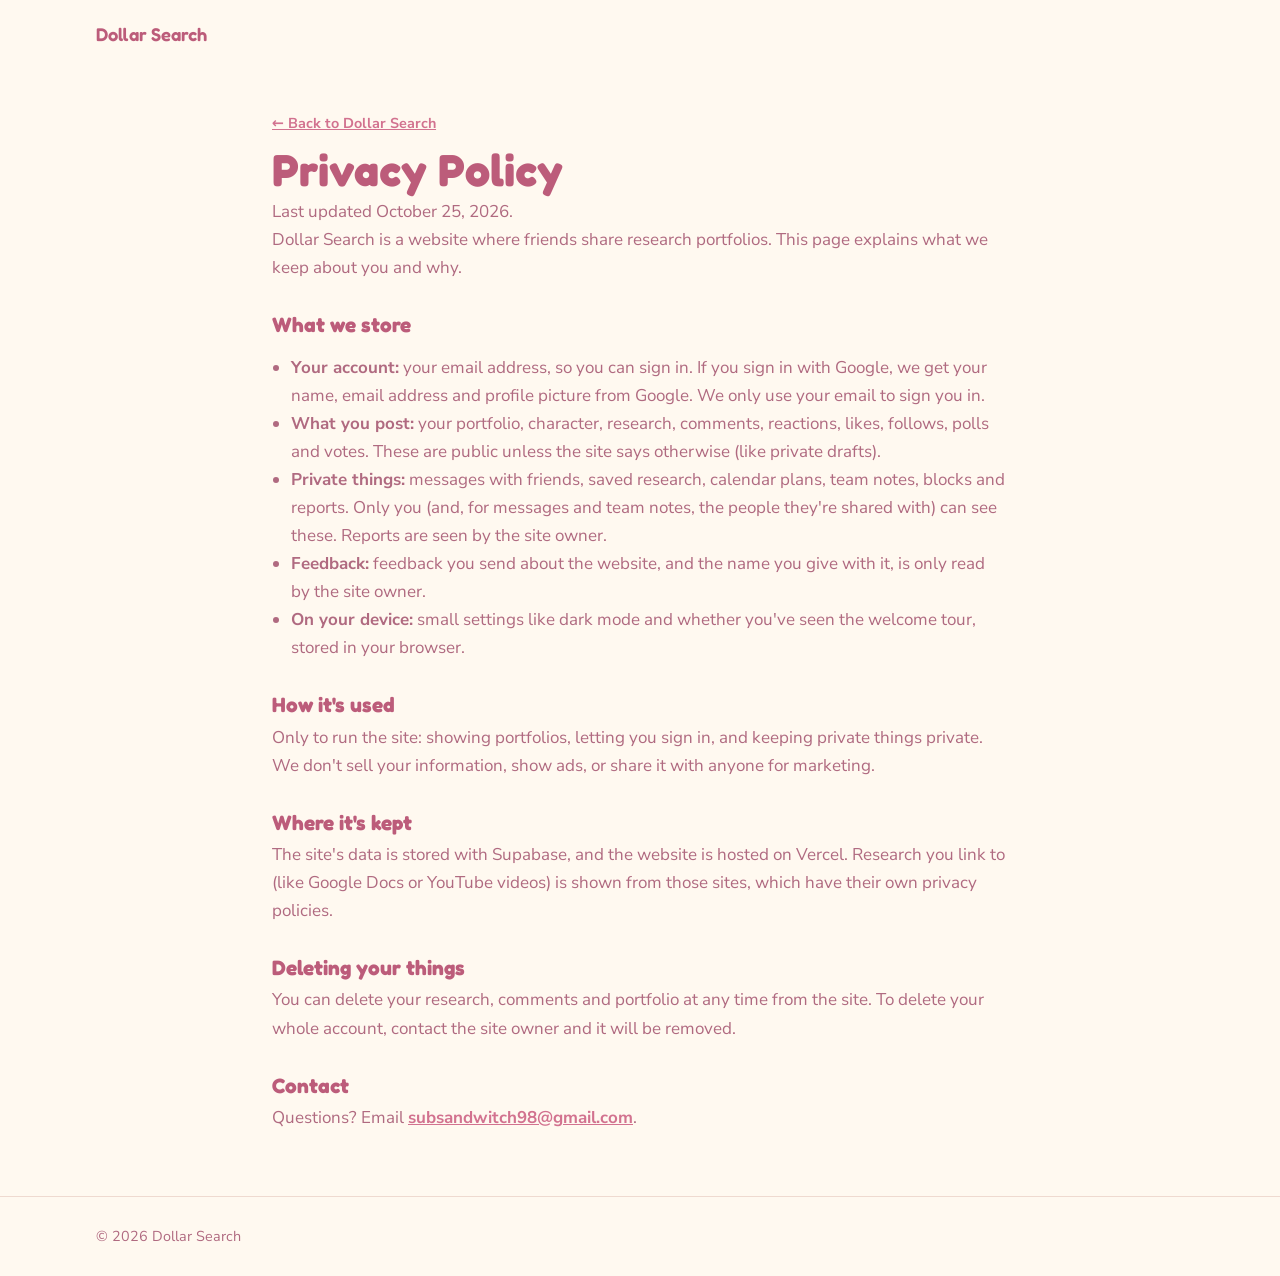
==== commit 165848e0: "Turn the feedback section into a Send us feedback box for the website Anyone can send feedback (an i" ====
--- a/privacy.html
+++ b/privacy.html
@@ -35,6 +35,7 @@
     <li><strong>Your account:</strong> your email address, so you can sign in. If you sign in with Google, we get your name, email address and profile picture from Google. We only use your email to sign you in.</li>
     <li><strong>What you post:</strong> your portfolio, character, research, comments, reactions, likes, follows, polls and votes. These are public unless the site says otherwise (like private drafts).</li>
     <li><strong>Private things:</strong> messages with friends, saved research, calendar plans, team notes, blocks and reports. Only you (and, for messages and team notes, the people they're shared with) can see these. Reports are seen by the site owner.</li>
+    <li><strong>Feedback:</strong> feedback you send about the website, and the name you give with it, is only read by the site owner.</li>
     <li><strong>On your device:</strong> small settings like dark mode and whether you've seen the welcome tour, stored in your browser.</li>
   </ul>
 
--- a/styles.css
+++ b/styles.css
@@ -1694,3 +1694,53 @@
   .google-or::before, .google-or::after { content: ""; flex: 1; height: 1px; background: var(--line); }
   .footer-links { display: inline-flex; gap: 1rem; align-items: center; }
   .footer-links a.link-btn { text-decoration: none; }
+
+  /* PDFs uploaded to research cards */
+  .pdf-field { display: flex; flex-wrap: wrap; align-items: center; gap: 0.5rem 0.8rem; }
+  .pdf-input { position: absolute; width: 1px; height: 1px; opacity: 0; pointer-events: none; }
+  .pdf-input:focus-visible + .pdf-choose { outline: 3px solid var(--accent); outline-offset: 2px; }
+  .pdf-choose { cursor: pointer; display: inline-flex; align-items: center; }
+  .pdf-info { flex-basis: 100%; font-size: 0.82rem; color: var(--muted); }
+  .pdf-remove { font-size: 0.85rem; }
+  .pdf-view { display: grid; border-radius: 1rem; overflow: hidden; border: 1px solid var(--line); background: var(--surface); margin-top: 0.6rem; }
+  .pdf-view iframe { display: block; width: 100%; border: 0; background: #fff; }
+  .pdf-view.in-card iframe { height: 22rem; }
+  .pdf-view.in-reader iframe { height: min(75vh, 46rem); }
+  .pdf-bar { display: flex; justify-content: space-between; align-items: center; gap: 0.5rem; padding: 0.4rem 0.75rem; border-top: 1px solid var(--line); font-size: 0.8rem; }
+  .pdf-name { font-weight: 700; color: var(--button-fg); background: var(--blush); border-radius: 999px; padding: 0.05rem 0.55rem; }
+  .pdf-open { font-weight: 700; color: var(--accent); }
+  @media (max-width: 600px) { .pdf-view.in-card iframe { height: 18rem; } .pdf-view.in-reader iframe { height: 70vh; } }
+  .share-choice { display: grid; gap: 0.5rem; padding: 0.8rem 0.9rem; border-radius: 1rem; background: var(--bg); border: 1px solid var(--line); }
+  .share-part { display: grid; gap: 0.35rem; }
+  .share-part .edit-label { font-size: 0.72rem; }
+  .share-note { color: var(--accent); }
+
+  /* Send us feedback, at the bottom of the home screen */
+  .feedback-band { padding-block: 3rem 3.5rem; background: var(--surface); border-top: 1px solid var(--line); }
+  .feedback-box { margin-top: 1.25rem; }
+  .feedback-hint { color: var(--muted); margin: 0; }
+  .feedback-form, .feedback-thanks {
+    display: grid; gap: 0.5rem; max-width: 38rem; padding: 1.1rem 1.2rem; border-radius: 1.5rem;
+    background: var(--bg); border: 1px solid var(--line); box-sizing: border-box;
+  }
+  .feedback-form .chips { margin-bottom: 0.3rem; }
+  .feedback-form textarea, .feedback-form input {
+    font: inherit; font-size: 0.95rem; color: var(--fg); background: var(--surface); width: 100%; box-sizing: border-box;
+    border: 1px solid var(--pink); border-radius: 0.8rem; padding: 0.55rem 0.75rem; resize: vertical;
+  }
+  .feedback-form .edit-actions { align-items: center; flex-wrap: wrap; }
+  .feedback-private { font-size: 0.82rem; color: var(--muted); }
+  .feedback-thanks { justify-items: start; }
+  .feedback-thanks-title { font-family: var(--display); font-size: 1.4rem; margin: 0; color: var(--fg); }
+  .feedback-inbox { margin-top: 2rem; }
+  .feedback-inbox h3 { font-family: var(--display); font-size: 1.25rem; margin: 0 0 0.2rem; }
+  .feedback-inbox .feedback-hint { margin-bottom: 0.9rem; font-size: 0.9rem; }
+  .feedback-list { list-style: none; margin: 0; padding: 0; display: grid; grid-template-columns: repeat(auto-fill, minmax(min(100%, 17rem), 1fr)); gap: 1rem; }
+  .feedback-item {
+    display: grid; gap: 0.5rem; align-content: start; padding: 1rem 1.1rem; border-radius: 1.25rem;
+    background: var(--bg); border: 1px solid var(--line);
+  }
+  .feedback-kind { justify-self: start; font-size: 0.8rem; font-weight: 700; color: var(--button-fg); background: var(--blush); border-radius: 999px; padding: 0.1rem 0.6rem; }
+  .feedback-text { margin: 0; color: var(--fg); white-space: pre-wrap; overflow-wrap: anywhere; }
+  .feedback-foot { display: flex; flex-wrap: wrap; align-items: center; justify-content: space-between; gap: 0.5rem; }
+  .feedback-when { font-size: 0.8rem; color: var(--muted); overflow-wrap: anywhere; }
